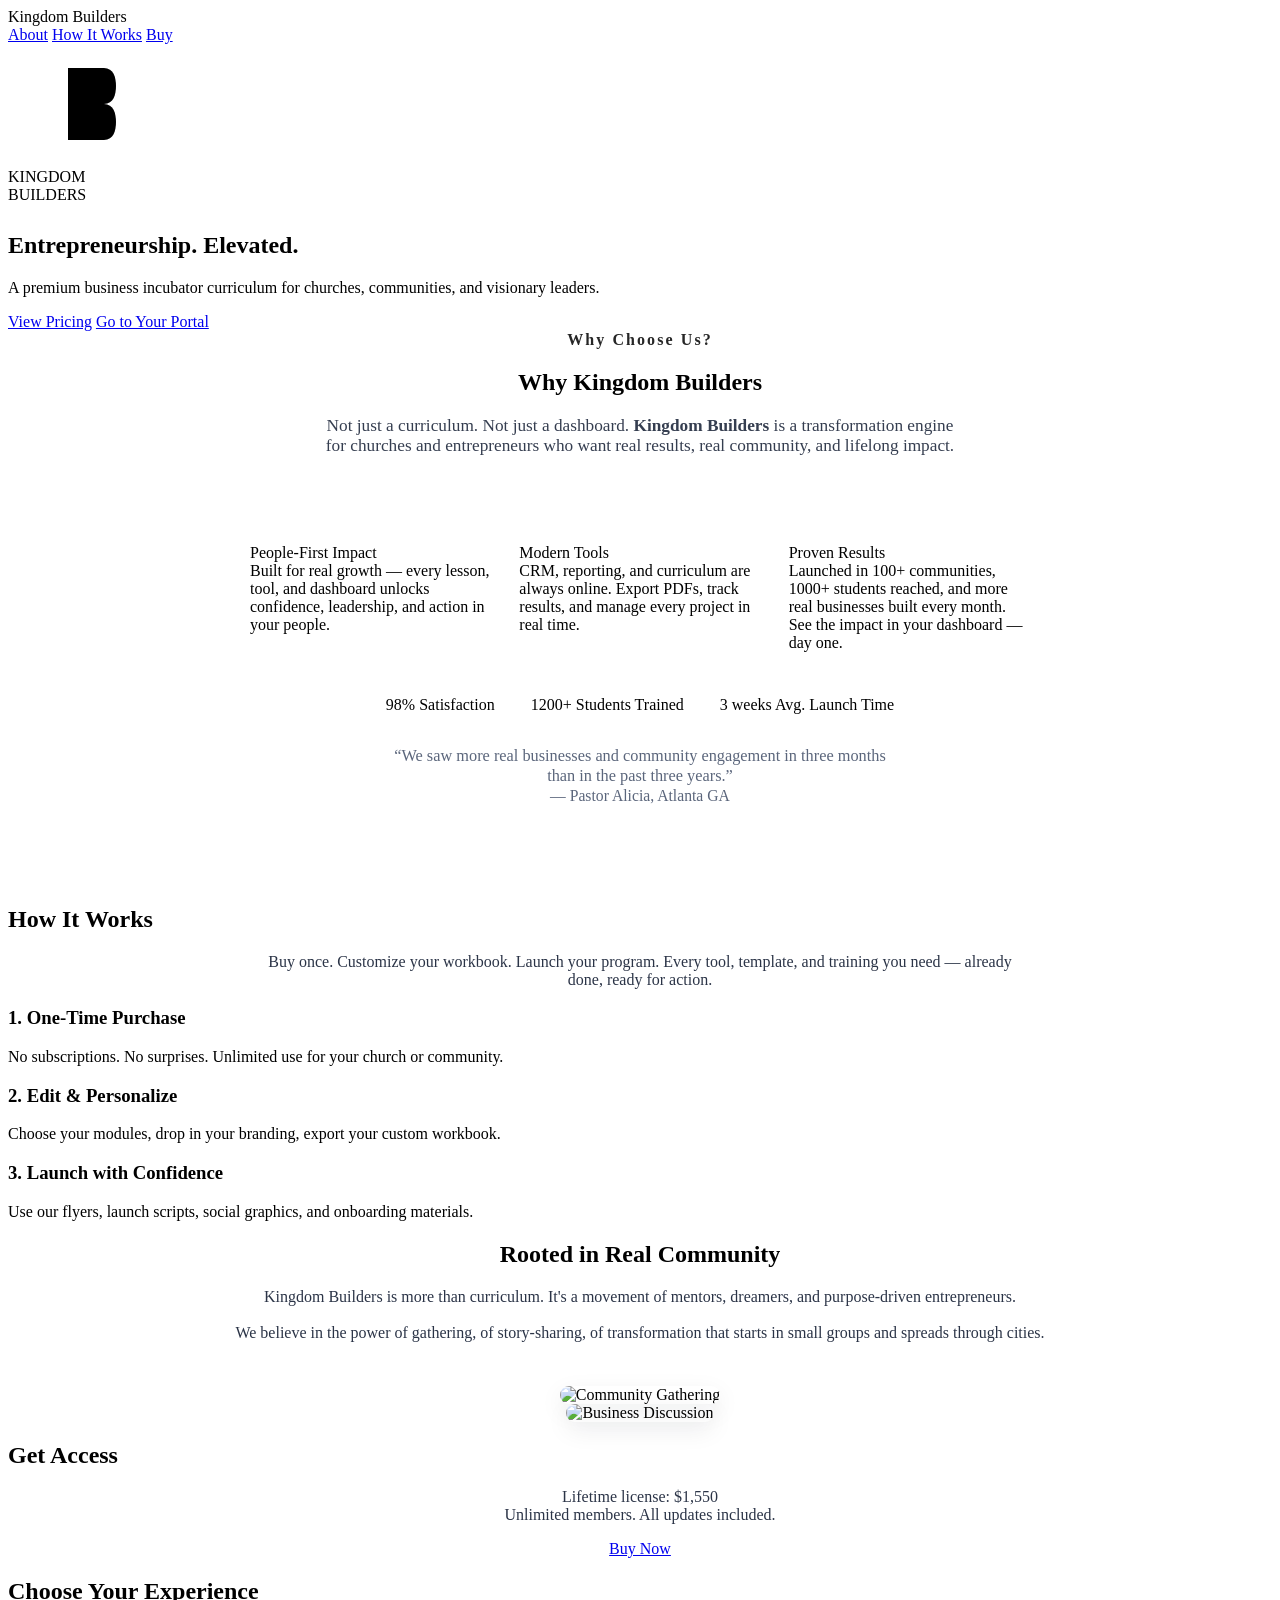
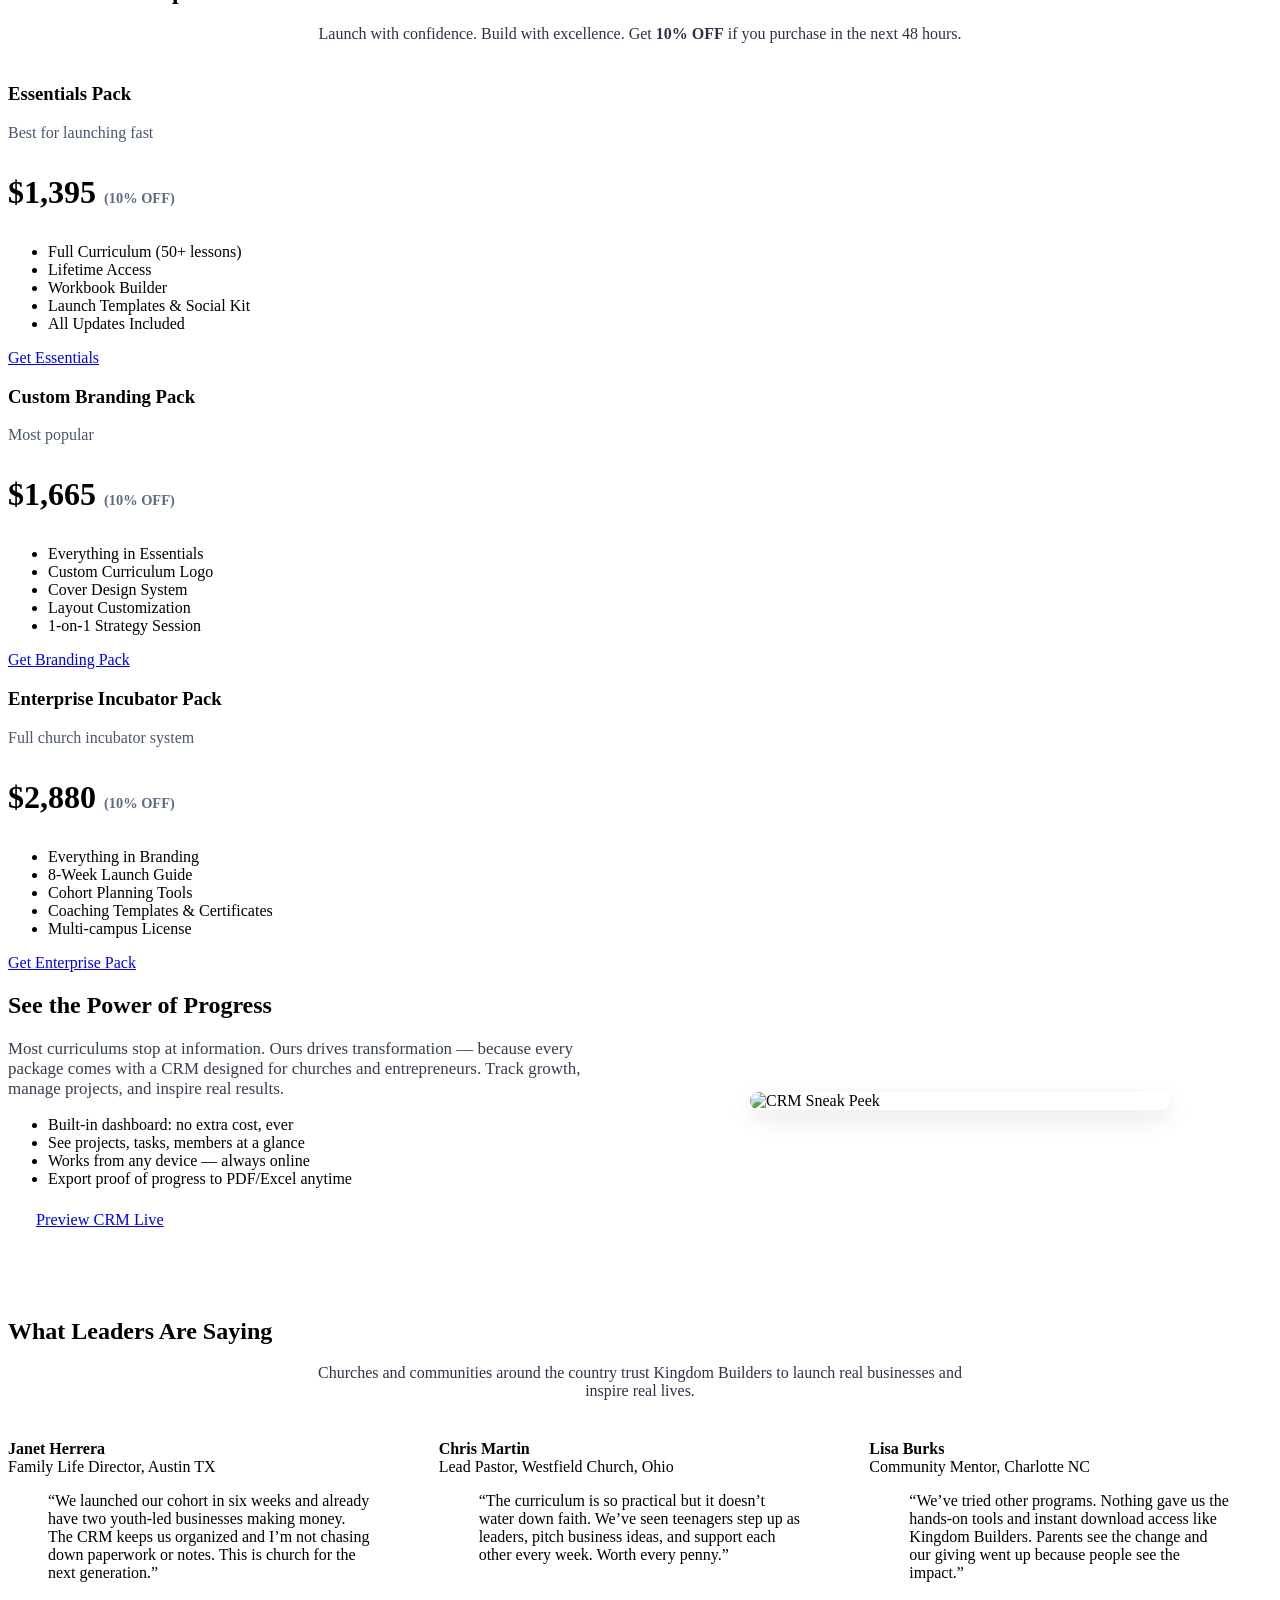
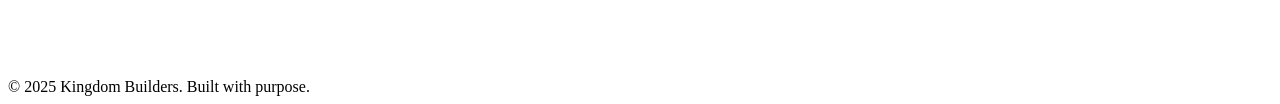
==== index.html @ 7d0738e4 "Update index.html" ====
<!DOCTYPE html>
<html lang="en">
<head>
  <meta charset="UTF-8" />
  <meta name="viewport" content="width=device-width, initial-scale=1.0" />
  <title>Kingdom Builders — Light Theme (White • Blue • Silver)</title>

  <!-- Fonts -->
  <link href="https://fonts.googleapis.com/css2?family=Inter:wght@400;600;700;800&display=swap" rel="stylesheet" />
  <!-- AOS Animation -->
  <link href="https://unpkg.com/aos@2.3.4/dist/aos.css" rel="stylesheet" />
  <script src="https://unpkg.com/aos@2.3.4/dist/aos.js"></script>


  <nav>
    <div class="logo">Kingdom Builders</div>
    <div>
      <a href="#about">About</a>
      <a href="#how">How It Works</a>
      <a href="#buy">Buy</a>
    </div>
  </nav>

  <!-- HERO -->
<section id="hero" class="hero-section">
  <div class="hero-bg"></div>
  <div class="hero-overlay"></div>
  <div class="hero-container">
      <!-- ANIMATED KB LOGO -->
      <div class="kb-logo-container" style="margin-bottom: 28px;">
        <svg class="kb-symbol" viewBox="0 0 100 100" style="width: 120px; height: 120px;">
          <path id="kbVert"   class="stroke-part" d="M20 20 L20 80" />
          <path id="kbDiag1"  class="stroke-part" d="M20 50 L50 20" />
          <path id="kbDiag2"  class="stroke-part" d="M20 50 L50 80" />
          <path id="kbLoop1"  class="stroke-part" d="M50 20 L80 20 C88 20 90 28 90 35 C90 42 88 50 80 50 L50 50" />
          <path id="kbLoop2"  class="stroke-part" d="M50 50 L80 50 C88 50 90 58 90 65 C90 72 88 80 80 80 L50 80" />
        </svg>
        <div class="company-name" style="margin-top: 0;">
          <div class="line" id="line1"></div>
          <div class="line" id="line2"></div>
        </div>
      </div>
      <!-- ANIMATED HERO TEXT -->
      <h1 class="hero-title">Entrepreneurship. Elevated.</h1>
      <p class="hero-subtitle">A premium business incubator curriculum for churches, communities, and visionary leaders.</p>
      <!-- BUTTONS -->
      <div class="hero-actions">
        <a href="#pricing" class="cta-button cta--primary">View Pricing</a>
        <a href="/portal-landing.html" class="cta-button cta--outline">Go to Your Portal</a>
      </div>
    </div>
  </section>

  <!-- WHY KB -->
  <section id="why-kingdom" class="section alt" style="padding-bottom:80px;">
    <div style="max-width:780px;margin:0 auto;">
      <div style="text-align:center;margin-bottom:22px;">
        <span style="color:var(--blue);font-size:1rem;letter-spacing:.13em;font-weight:800;opacity:.85;display:block;margin-bottom:10px;" data-aos="fade-down">Why Choose Us?</span>
        <h2 data-aos="fade-up">Why Kingdom Builders</h2>
        <p data-aos="fade-up" data-aos-delay="120" style="font-size:1.08rem;max-width:640px;margin:18px auto 28px;opacity:.95;color:#2b3447;">
          Not just a curriculum. Not just a dashboard. <strong>Kingdom Builders</strong> is a transformation engine for churches and entrepreneurs who want real results, real community, and lifelong impact.
        </p>
      </div>
      <div class="why-feature-grid" style="display:grid;grid-template-columns:repeat(auto-fit,minmax(210px,1fr));gap:28px;align-items:start;">
        <div class="why-feature-card" data-aos="fade-up">
          <svg width="44" height="44" fill="none" style="margin-bottom:12px;"><circle cx="22" cy="22" r="21" stroke="var(--blue)" stroke-width="2.5"/><path d="M15 24c-1.5-1.8-1.5-4.4 0-6.1C16.6 16.2 19 16.2 20.6 17.9l1.4 1.4 1.4-1.4c1.6-1.7 4-1.7 5.6 0 1.5 1.7 1.5 4.3 0 6.1l-7 7.1-7-7.1z" fill="var(--blue)" opacity=".7"/></svg>
          <div class="why-feature-title">People-First Impact</div>
          <div class="why-feature-desc">Built for real growth — every lesson, tool, and dashboard unlocks confidence, leadership, and action in your people.</div>
        </div>
        <div class="why-feature-card" data-aos="fade-up" data-aos-delay="120">
          <svg width="44" height="44" fill="none" style="margin-bottom:12px;"><circle cx="22" cy="22" r="21" stroke="var(--blue)" stroke-width="2.5"/><path d="M14 27a7 7 0 010-14c2.9 0 5.3 1.6 6.5 4.1A6 6 0 0136 24h-2.2" stroke="var(--blue)" stroke-width="2.2" stroke-linecap="round" stroke-linejoin="round"/><ellipse cx="24.5" cy="30" rx="5.5" ry="4" fill="var(--blue)" opacity=".12"/></svg>
          <div class="why-feature-title">Modern Tools</div>
          <div class="why-feature-desc">CRM, reporting, and curriculum are always online. Export PDFs, track results, and manage every project in real time.</div>
        </div>
        <div class="why-feature-card" data-aos="fade-up" data-aos-delay="180")>
          <svg width="44" height="44" fill="none" style="margin-bottom:12px;"><circle cx="22" cy="22" r="21" stroke="var(--blue)" stroke-width="2.5"/><path d="M22 11l3.1 7.4 7.9.7-6 5.6 1.8 7.8-6.8-4.4-6.7 4.4 1.8-7.8-6-5.6 7.8-.7L22 11z" fill="var(--blue)" opacity=".35"/><path d="M22 13.5l2.5 6.2 6.6.6-5.1 4.7 1.5 6.5-5.5-3.6-5.5 3.6 1.5-6.5-5.1-4.7 6.6-.6L22 13.5z" stroke="var(--blue)" stroke-width="1.2" fill="none"/></svg>
          <div class="why-feature-title">Proven Results</div>
          <div class="why-feature-desc">Launched in 100+ communities, 1000+ students reached, and more real businesses built every month. See the impact in your dashboard — day one.</div>
        </div>
      </div>
      <div class="why-metric-row" style="display:flex;justify-content:center;gap:36px;margin-top:44px;flex-wrap:wrap;">
        <div class="why-metric"><span>98%</span> Satisfaction</div>
        <div class="why-metric"><span>1200+</span> Students Trained</div>
        <div class="why-metric"><span>3 weeks</span> Avg. Launch Time</div>
      </div>
      <div style="text-align:center;max-width:520px;margin:32px auto 0;color:#4a566e;font-size:1.02rem;opacity:.9;">
        “We saw more real businesses and community engagement in three months than in the past three years.”<br>
        <span style="color:var(--blue);font-size:.98rem;">— Pastor Alicia, Atlanta GA</span>
      </div>
    </div>
  </section>

  <!-- How It Works -->
  <section id="how" data-aos="fade-up">
    <h2>How It Works</h2>
    <p style="text-align:center;color:#2b3447;max-width:760px;margin:0 auto 16px">
      Buy once. Customize your workbook. Launch your program. Every tool, template, and training you need — already done, ready for action.
    </p>
    <div class="grid">
      <div class="card" data-aos="fade-up">
        <h3>1. One-Time Purchase</h3>
        <p>No subscriptions. No surprises. Unlimited use for your church or community.</p>
      </div>
      <div class="card" data-aos="fade-up" data-aos-delay="100">
        <h3>2. Edit & Personalize</h3>
        <p>Choose your modules, drop in your branding, export your custom workbook.</p>
      </div>
      <div class="card" data-aos="fade-up" data-aos-delay="200">
        <h3>3. Launch with Confidence</h3>
        <p>Use our flyers, launch scripts, social graphics, and onboarding materials.</p>
      </div>
    </div>
  </section>

  <!-- Community imagery -->
  <section id="community" class="section" style="text-align:center;">
    <h2 data-aos="fade-up">Rooted in Real Community</h2>
    <p data-aos="fade-up" data-aos-delay="100" style="color:#2b3447;max-width:820px;margin:0 auto">
      Kingdom Builders is more than curriculum. It's a movement of mentors, dreamers, and purpose-driven entrepreneurs.
      <br /><br />
      We believe in the power of gathering, of story-sharing, of transformation that starts in small groups and spreads through cities.
    </p>

    <div class="grid" style="margin-top: 44px;">
      <div class="card" data-aos="fade-right" style="padding:0;border:none;background:none;box-shadow:none;">
        <img src="Screenshot-1.png" alt="Community Gathering" style="width:100%;border-radius:12px;object-fit:cover;box-shadow:0 8px 24px rgba(10,20,40,.08)" />
      </div>
      <div class="card" data-aos="fade-left" style="padding:0;border:none;background:none;box-shadow:none;">
        <img src="Screenshot-2.png" alt="Business Discussion" style="width:100%;border-radius:12px;object-fit:cover;box-shadow:0 8px 24px rgba(10,20,40,.08)" />
      </div>
    </div>
  </section>

  <!-- CTA (Panel) -->
  <section id="buy" class="section" data-aos="fade-up">
    <h2>Get Access</h2>
    <p style="text-align:center;color:#2b3447">Lifetime license: $1,550<br>Unlimited members. All updates included.</p>
    <div style="text-align:center;">
      <a href="/checkout.html" class="cta-button cta--primary" style="margin-top: 22px;">Buy Now</a>
    </div>
  </section>

  <!-- Pricing -->
  <section id="pricing" class="section alt">
    <h2 data-aos="fade-up">Choose Your Experience</h2>
    <p data-aos="fade-up" data-aos-delay="100" style="text-align:center;color:#2b3447">Launch with confidence. Build with excellence. Get <strong style="color:var(--ink);">10% OFF</strong> if you purchase in the next 48 hours.</p>

    <div class="grid" style="margin-top: 40px;">
      <div class="card" data-aos="fade-up">
        <h3>Essentials Pack</h3>
        <p style="color:#4a566e">Best for launching fast</p>
        <p style="font-size:2rem;font-weight:800;color:var(--ink)">$1,395 <span style="font-size:.9rem;color:#5f6b83">(10% OFF)</span></p>
        <ul class="pricing-list">
          <li>Full Curriculum (50+ lessons)</li>
          <li>Lifetime Access</li>
          <li>Workbook Builder</li>
          <li>Launch Templates & Social Kit</li>
          <li>All Updates Included</li>
        </ul>
        <a href="/checkout.html" class="cta-button cta--primary pricing-btn">Get Essentials</a>
      </div>

      <div class="card" data-aos="fade-up" data-aos-delay="100" style="border:2px solid var(--blue)">
        <h3>Custom Branding Pack</h3>
        <p style="color:#4a566e">Most popular</p>
        <p style="font-size:2rem;font-weight:800;color:var(--ink)">$1,665 <span style="font-size:.9rem;color:#5f6b83">(10% OFF)</span></p>
        <ul class="pricing-list">
          <li>Everything in Essentials</li>
          <li>Custom Curriculum Logo</li>
          <li>Cover Design System</li>
          <li>Layout Customization</li>
          <li>1-on-1 Strategy Session</li>
        </ul>
        <a href="/checkout.html?pack=branding" class="cta-button cta--primary pricing-btn">Get Branding Pack</a>
      </div>

      <div class="card" data-aos="fade-up" data-aos-delay="200">
        <h3>Enterprise Incubator Pack</h3>
        <p style="color:#4a566e">Full church incubator system</p>
        <p style="font-size:2rem;font-weight:800;color:var(--ink)">$2,880 <span style="font-size:.9rem;color:#5f6b83">(10% OFF)</span></p>
        <ul class="pricing-list">
          <li>Everything in Branding</li>
          <li>8-Week Launch Guide</li>
          <li>Cohort Planning Tools</li>
          <li>Coaching Templates & Certificates</li>
          <li>Multi-campus License</li>
        </ul>
        <a href="/checkout.html?pack=enterprise" class="cta-button cta--primary pricing-btn">Get Enterprise Pack</a>
      </div>
    </div>
  </section>

  <!-- CRM Preview -->
  <section id="crm-sneakpeek" class="section alt" style="display:flex;flex-wrap:wrap;align-items:center;gap:36px;justify-content:center;padding-bottom:68px;">
    <div style="flex:1 1 390px;min-width:310px;">
      <h2 data-aos="fade-right">See the Power of Progress</h2>
      <p data-aos="fade-right" data-aos-delay="60" style="font-size:1.06rem;opacity:.95;color:#2b3447">
        Most curriculums stop at information. Ours drives transformation — because every package comes with a CRM designed for churches and entrepreneurs. Track growth, manage projects, and inspire real results.
      </p>
      <ul class="crm-features-list" data-aos="fade-right" data-aos-delay="120" style="margin-bottom:22px;">
        <li>Built-in dashboard: no extra cost, ever</li>
        <li>See projects, tasks, members at a glance</li>
        <li>Works from any device — always online</li>
        <li>Export proof of progress to PDF/Excel anytime</li>
      </ul>
      <a href="crm-preview.html" class="cta-button cta--primary" style="font-size:1.02rem;padding:12px 28px">Preview CRM Live</a>
    </div>
    <div style="flex:1 1 410px;min-width:310px;display:flex;justify-content:center;align-items:center;">
      <img src="crm-dashboard-sneakpeek.png" alt="CRM Sneak Peek" style="width:96%;max-width:420px;border-radius:18px;box-shadow:0 8px 24px rgba(10,20,40,.1)" data-aos="fade-left" data-aos-delay="120">
    </div>
  </section>

  <!-- Testimonials -->
  <section id="testimonials" class="section light" style="padding-bottom:80px;">
    <h2 data-aos="fade-up">What Leaders Are Saying</h2>
    <p data-aos="fade-up" data-aos-delay="100" style="max-width:670px;margin:0 auto 40px;color:#2b3447;text-align:center">
      Churches and communities around the country trust Kingdom Builders to launch real businesses and inspire real lives.
    </p>
    <div class="review-grid" style="display:grid;grid-template-columns:repeat(auto-fit,minmax(320px,1fr));gap:28px;">
      <div class="review-card" data-aos="fade-right">
        <div class="reviewer-nophoto"><strong>Janet Herrera</strong><br><span class="review-loc">Family Life Director, Austin TX</span></div>
        <blockquote>“We launched our cohort in six weeks and already have two youth-led businesses making money. The CRM keeps us organized and I’m not chasing down paperwork or notes. This is church for the next generation.”</blockquote>
      </div>
      <div class="review-card" data-aos="fade-up" data-aos-delay="120">
        <div class="reviewer-nophoto"><strong>Chris Martin</strong><br><span class="review-loc">Lead Pastor, Westfield Church, Ohio</span></div>
        <blockquote>“The curriculum is so practical but it doesn’t water down faith. We’ve seen teenagers step up as leaders, pitch business ideas, and support each other every week. Worth every penny.”</blockquote>
      </div>
      <div class="review-card" data-aos="fade-left" data-aos-delay="160">
        <div class="reviewer-nophoto"><strong>Lisa Burks</strong><br><span class="review-loc">Community Mentor, Charlotte NC</span></div>
        <blockquote>“We’ve tried other programs. Nothing gave us the hands-on tools and instant download access like Kingdom Builders. Parents see the change and our giving went up because people see the impact.”</blockquote>
      </div>
    </div>
  </section>

  <footer>
    &copy; 2025 Kingdom Builders. Built with purpose.
  </footer>

  <script>
    AOS.init({ duration:800, once:true, easing:'ease-out' });
  </script>

  <script>
    // KB Logo Animation — stroke dash setup per path lengths
    const segments=[{id:'kbVert',delay:0.00},{id:'kbDiag1',delay:0.28},{id:'kbDiag2',delay:0.28},{id:'kbLoop1',delay:0.68},{id:'kbLoop2',delay:0.99}];
    segments.forEach(seg=>{const el=document.getElementById(seg.id);if(el){const len=el.getTotalLength();el.style.strokeDasharray=len;el.style.strokeDashoffset=len;el.style.animationDelay=seg.delay+'s';}});

    // Wordmark draw-in
    function populateLine(lineId,text,startDelay){const line=document.getElementById(lineId);text.split('').forEach((char,idx)=>{const span=document.createElement('span');span.textContent=char;span.style.animationDelay=(startDelay+idx*0.09)+'s';line.appendChild(span);});}
    const textStart=1.35;populateLine('line1','KINGDOM',textStart);populateLine('line2','BUILDERS',textStart+0.08*'KINGDOM'.length+0.16);

    // Hero staged entrance
    window.addEventListener('load',()=>{
      setTimeout(()=>{document.querySelector('.hero-title').style.opacity=1;},2100);
      setTimeout(()=>{document.querySelector('.hero-subtitle').style.opacity=1;},2350);
      setTimeout(()=>{document.querySelector('.hero-actions').style.opacity=1;},2600);
    });
  </script>
</body>
</html>
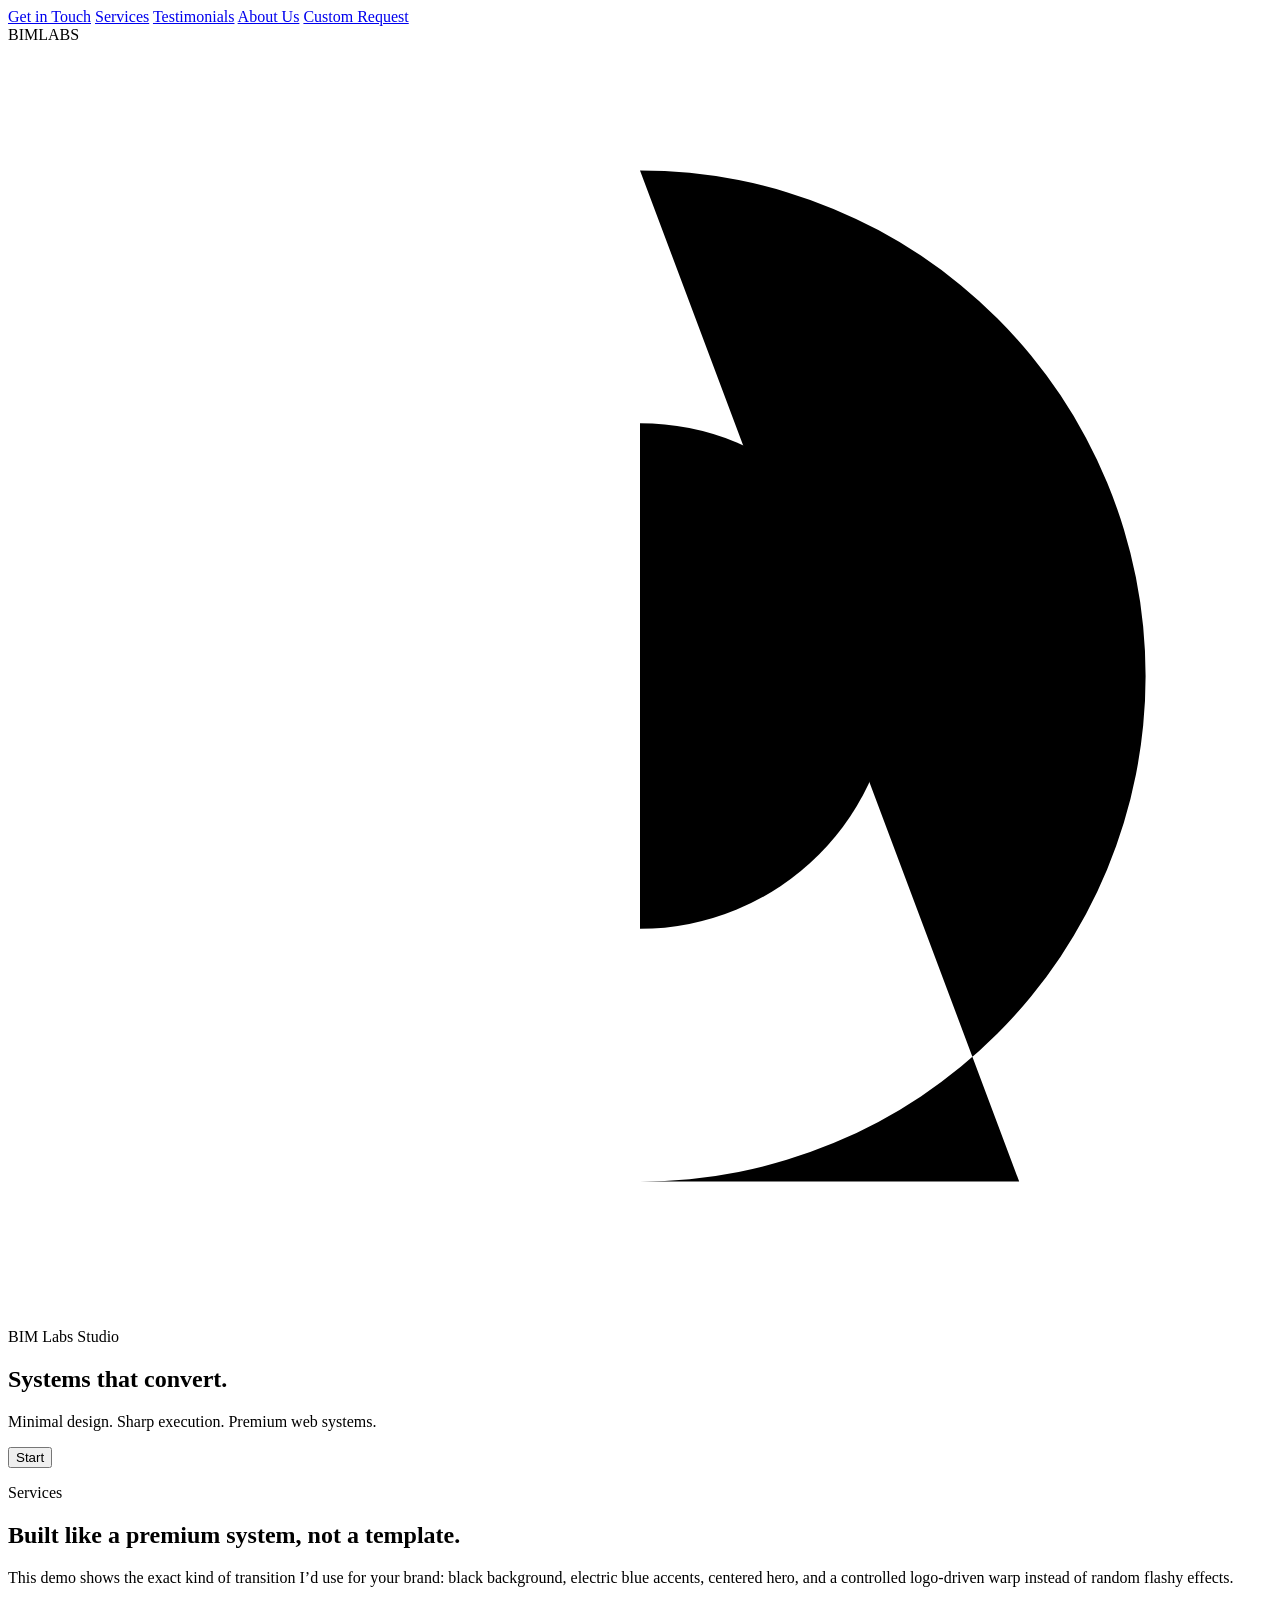
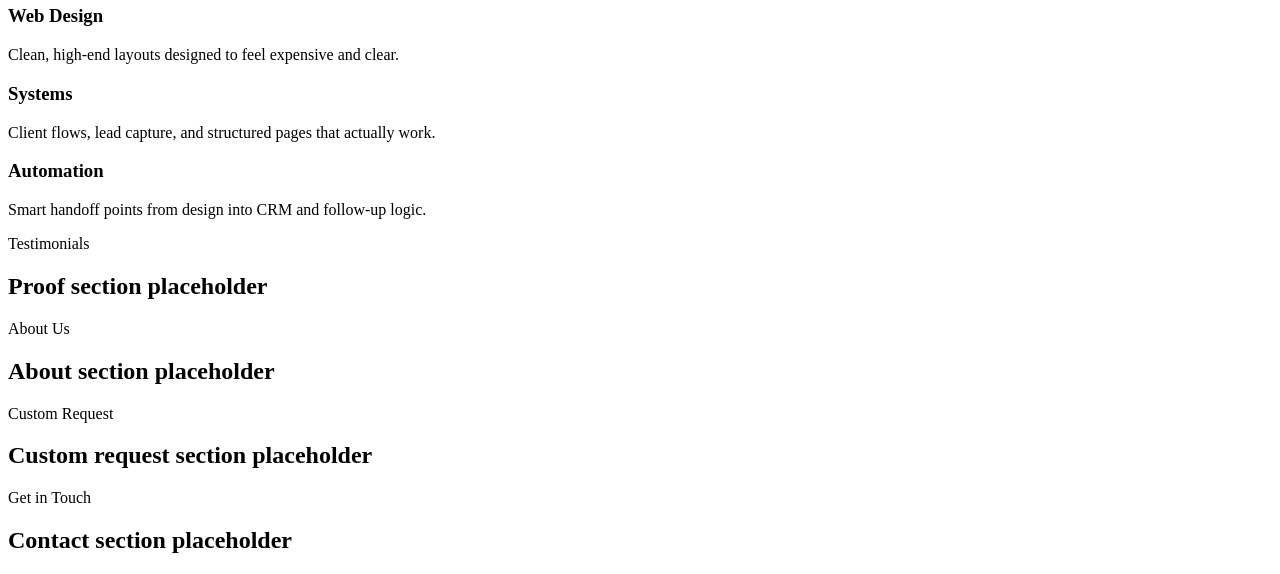
==== commit 251c7ae5: "Rename index (4).html to index.html" ====
--- a/index.html
+++ b/index.html
@@ -3,258 +3,115 @@
 <head>
   <meta charset="UTF-8" />
   <meta name="viewport" content="width=device-width, initial-scale=1.0" />
-  <title>Kingdom Builders — Light Theme (White • Blue • Silver)</title>
-
-  <!-- Fonts -->
-  <link href="https://fonts.googleapis.com/css2?family=Inter:wght@400;600;700;800&display=swap" rel="stylesheet" />
-  <!-- AOS Animation -->
-  <link href="https://unpkg.com/aos@2.3.4/dist/aos.css" rel="stylesheet" />
-  <script src="https://unpkg.com/aos@2.3.4/dist/aos.js"></script>
-
-
-  <nav>
-    <div class="logo">Kingdom Builders</div>
-    <div>
-      <a href="#about">About</a>
-      <a href="#how">How It Works</a>
-      <a href="#buy">Buy</a>
+  <title>BIM Labs Studio — Hero Transition Demo</title>
+  <link rel="stylesheet" href="styles.css" />
+</head>
+<body>
+  <nav class="topbar">
+    <div class="topbar__inner">
+      <a href="#contact" class="topbar__link">Get in Touch</a>
+      <a href="#services" class="topbar__link">Services</a>
+      <a href="#testimonials" class="topbar__link">Testimonials</a>
+      <a href="#about" class="topbar__link">About Us</a>
+      <a href="#custom-request" class="topbar__link topbar__link--cta">Custom Request</a>
     </div>
   </nav>
 
-  <!-- HERO -->
-<section id="hero" class="hero-section">
-  <div class="hero-bg"></div>
-  <div class="hero-overlay"></div>
-  <div class="hero-container">
-      <!-- ANIMATED KB LOGO -->
-      <div class="kb-logo-container" style="margin-bottom: 28px;">
-        <svg class="kb-symbol" viewBox="0 0 100 100" style="width: 120px; height: 120px;">
-          <path id="kbVert"   class="stroke-part" d="M20 20 L20 80" />
-          <path id="kbDiag1"  class="stroke-part" d="M20 50 L50 20" />
-          <path id="kbDiag2"  class="stroke-part" d="M20 50 L50 80" />
-          <path id="kbLoop1"  class="stroke-part" d="M50 20 L80 20 C88 20 90 28 90 35 C90 42 88 50 80 50 L50 50" />
-          <path id="kbLoop2"  class="stroke-part" d="M50 50 L80 50 C88 50 90 58 90 65 C90 72 88 80 80 80 L50 80" />
-        </svg>
-        <div class="company-name" style="margin-top: 0;">
-          <div class="line" id="line1"></div>
-          <div class="line" id="line2"></div>
+  <main>
+    <section class="hero" id="home">
+      <div class="hero__bg">
+        <div class="hero__grain"></div>
+        <div class="hero__glow hero__glow--one"></div>
+        <div class="hero__glow hero__glow--two"></div>
+        <div class="hero__grid"></div>
+      </div>
+
+      <div class="hero__content" id="heroContent">
+        <div class="logo-wrap" id="logoWrap" aria-label="BIM Labs Studio animated logo">
+          <div class="letters">
+            <span>B</span><span>I</span><span>M</span><span>L</span><span>A</span><span>B</span><span>S</span>
+          </div>
+
+          <svg class="symbol" viewBox="0 0 100 100" role="img" aria-label="BIM Labs icon">
+            <path class="outline" d="M50 10 A40 40 0 1 1 50 90 L80 90"></path>
+            <path class="fill-shape" d="M50 30 A20 20 0 1 1 50 70 Z"></path>
+          </svg>
+        </div>
+
+        <p class="hero__kicker">BIM Labs Studio</p>
+        <h1 class="hero__title">Systems that convert.</h1>
+        <p class="hero__sub">Minimal design. Sharp execution. Premium web systems.</p>
+
+        <button id="startBtn" class="hero__button" type="button">
+          <span>Start</span>
+        </button>
+      </div>
+
+      <div class="transition-layer" id="transitionLayer" aria-hidden="true">
+        <div class="transition-ring transition-ring--one"></div>
+        <div class="transition-ring transition-ring--two"></div>
+        <div class="transition-flash"></div>
+      </div>
+    </section>
+
+    <section class="next-section" id="services">
+      <div class="next-section__inner">
+        <p class="section-label">Services</p>
+        <h2>Built like a premium system, not a template.</h2>
+        <p class="section-copy">
+          This demo shows the exact kind of transition I’d use for your brand:
+          black background, electric blue accents, centered hero, and a controlled
+          logo-driven warp instead of random flashy effects.
+        </p>
+
+        <div class="cards">
+          <article class="card">
+            <h3>Web Design</h3>
+            <p>Clean, high-end layouts designed to feel expensive and clear.</p>
+          </article>
+
+          <article class="card">
+            <h3>Systems</h3>
+            <p>Client flows, lead capture, and structured pages that actually work.</p>
+          </article>
+
+          <article class="card">
+            <h3>Automation</h3>
+            <p>Smart handoff points from design into CRM and follow-up logic.</p>
+          </article>
         </div>
       </div>
-      <!-- ANIMATED HERO TEXT -->
-      <h1 class="hero-title">Entrepreneurship. Elevated.</h1>
-      <p class="hero-subtitle">A premium business incubator curriculum for churches, communities, and visionary leaders.</p>
-      <!-- BUTTONS -->
-      <div class="hero-actions">
-        <a href="#pricing" class="cta-button cta--primary">View Pricing</a>
-        <a href="/portal-landing.html" class="cta-button cta--outline">Go to Your Portal</a>
+    </section>
+
+    <section class="placeholder-section" id="testimonials">
+      <div class="placeholder-section__inner">
+        <p class="section-label">Testimonials</p>
+        <h2>Proof section placeholder</h2>
       </div>
-    </div>
-  </section>
+    </section>
 
-  <!-- WHY KB -->
-  <section id="why-kingdom" class="section alt" style="padding-bottom:80px;">
-    <div style="max-width:780px;margin:0 auto;">
-      <div style="text-align:center;margin-bottom:22px;">
-        <span style="color:var(--blue);font-size:1rem;letter-spacing:.13em;font-weight:800;opacity:.85;display:block;margin-bottom:10px;" data-aos="fade-down">Why Choose Us?</span>
-        <h2 data-aos="fade-up">Why Kingdom Builders</h2>
-        <p data-aos="fade-up" data-aos-delay="120" style="font-size:1.08rem;max-width:640px;margin:18px auto 28px;opacity:.95;color:#2b3447;">
-          Not just a curriculum. Not just a dashboard. <strong>Kingdom Builders</strong> is a transformation engine for churches and entrepreneurs who want real results, real community, and lifelong impact.
-        </p>
+    <section class="placeholder-section" id="about">
+      <div class="placeholder-section__inner">
+        <p class="section-label">About Us</p>
+        <h2>About section placeholder</h2>
       </div>
-      <div class="why-feature-grid" style="display:grid;grid-template-columns:repeat(auto-fit,minmax(210px,1fr));gap:28px;align-items:start;">
-        <div class="why-feature-card" data-aos="fade-up">
-          <svg width="44" height="44" fill="none" style="margin-bottom:12px;"><circle cx="22" cy="22" r="21" stroke="var(--blue)" stroke-width="2.5"/><path d="M15 24c-1.5-1.8-1.5-4.4 0-6.1C16.6 16.2 19 16.2 20.6 17.9l1.4 1.4 1.4-1.4c1.6-1.7 4-1.7 5.6 0 1.5 1.7 1.5 4.3 0 6.1l-7 7.1-7-7.1z" fill="var(--blue)" opacity=".7"/></svg>
-          <div class="why-feature-title">People-First Impact</div>
-          <div class="why-feature-desc">Built for real growth — every lesson, tool, and dashboard unlocks confidence, leadership, and action in your people.</div>
-        </div>
-        <div class="why-feature-card" data-aos="fade-up" data-aos-delay="120">
-          <svg width="44" height="44" fill="none" style="margin-bottom:12px;"><circle cx="22" cy="22" r="21" stroke="var(--blue)" stroke-width="2.5"/><path d="M14 27a7 7 0 010-14c2.9 0 5.3 1.6 6.5 4.1A6 6 0 0136 24h-2.2" stroke="var(--blue)" stroke-width="2.2" stroke-linecap="round" stroke-linejoin="round"/><ellipse cx="24.5" cy="30" rx="5.5" ry="4" fill="var(--blue)" opacity=".12"/></svg>
-          <div class="why-feature-title">Modern Tools</div>
-          <div class="why-feature-desc">CRM, reporting, and curriculum are always online. Export PDFs, track results, and manage every project in real time.</div>
-        </div>
-        <div class="why-feature-card" data-aos="fade-up" data-aos-delay="180")>
-          <svg width="44" height="44" fill="none" style="margin-bottom:12px;"><circle cx="22" cy="22" r="21" stroke="var(--blue)" stroke-width="2.5"/><path d="M22 11l3.1 7.4 7.9.7-6 5.6 1.8 7.8-6.8-4.4-6.7 4.4 1.8-7.8-6-5.6 7.8-.7L22 11z" fill="var(--blue)" opacity=".35"/><path d="M22 13.5l2.5 6.2 6.6.6-5.1 4.7 1.5 6.5-5.5-3.6-5.5 3.6 1.5-6.5-5.1-4.7 6.6-.6L22 13.5z" stroke="var(--blue)" stroke-width="1.2" fill="none"/></svg>
-          <div class="why-feature-title">Proven Results</div>
-          <div class="why-feature-desc">Launched in 100+ communities, 1000+ students reached, and more real businesses built every month. See the impact in your dashboard — day one.</div>
-        </div>
+    </section>
+
+    <section class="placeholder-section" id="custom-request">
+      <div class="placeholder-section__inner">
+        <p class="section-label">Custom Request</p>
+        <h2>Custom request section placeholder</h2>
       </div>
-      <div class="why-metric-row" style="display:flex;justify-content:center;gap:36px;margin-top:44px;flex-wrap:wrap;">
-        <div class="why-metric"><span>98%</span> Satisfaction</div>
-        <div class="why-metric"><span>1200+</span> Students Trained</div>
-        <div class="why-metric"><span>3 weeks</span> Avg. Launch Time</div>
+    </section>
+
+    <section class="placeholder-section" id="contact">
+      <div class="placeholder-section__inner">
+        <p class="section-label">Get in Touch</p>
+        <h2>Contact section placeholder</h2>
       </div>
-      <div style="text-align:center;max-width:520px;margin:32px auto 0;color:#4a566e;font-size:1.02rem;opacity:.9;">
-        “We saw more real businesses and community engagement in three months than in the past three years.”<br>
-        <span style="color:var(--blue);font-size:.98rem;">— Pastor Alicia, Atlanta GA</span>
-      </div>
-    </div>
-  </section>
+    </section>
+  </main>
 
-  <!-- How It Works -->
-  <section id="how" data-aos="fade-up">
-    <h2>How It Works</h2>
-    <p style="text-align:center;color:#2b3447;max-width:760px;margin:0 auto 16px">
-      Buy once. Customize your workbook. Launch your program. Every tool, template, and training you need — already done, ready for action.
-    </p>
-    <div class="grid">
-      <div class="card" data-aos="fade-up">
-        <h3>1. One-Time Purchase</h3>
-        <p>No subscriptions. No surprises. Unlimited use for your church or community.</p>
-      </div>
-      <div class="card" data-aos="fade-up" data-aos-delay="100">
-        <h3>2. Edit & Personalize</h3>
-        <p>Choose your modules, drop in your branding, export your custom workbook.</p>
-      </div>
-      <div class="card" data-aos="fade-up" data-aos-delay="200">
-        <h3>3. Launch with Confidence</h3>
-        <p>Use our flyers, launch scripts, social graphics, and onboarding materials.</p>
-      </div>
-    </div>
-  </section>
-
-  <!-- Community imagery -->
-  <section id="community" class="section" style="text-align:center;">
-    <h2 data-aos="fade-up">Rooted in Real Community</h2>
-    <p data-aos="fade-up" data-aos-delay="100" style="color:#2b3447;max-width:820px;margin:0 auto">
-      Kingdom Builders is more than curriculum. It's a movement of mentors, dreamers, and purpose-driven entrepreneurs.
-      <br /><br />
-      We believe in the power of gathering, of story-sharing, of transformation that starts in small groups and spreads through cities.
-    </p>
-
-    <div class="grid" style="margin-top: 44px;">
-      <div class="card" data-aos="fade-right" style="padding:0;border:none;background:none;box-shadow:none;">
-        <img src="Screenshot-1.png" alt="Community Gathering" style="width:100%;border-radius:12px;object-fit:cover;box-shadow:0 8px 24px rgba(10,20,40,.08)" />
-      </div>
-      <div class="card" data-aos="fade-left" style="padding:0;border:none;background:none;box-shadow:none;">
-        <img src="Screenshot-2.png" alt="Business Discussion" style="width:100%;border-radius:12px;object-fit:cover;box-shadow:0 8px 24px rgba(10,20,40,.08)" />
-      </div>
-    </div>
-  </section>
-
-  <!-- CTA (Panel) -->
-  <section id="buy" class="section" data-aos="fade-up">
-    <h2>Get Access</h2>
-    <p style="text-align:center;color:#2b3447">Lifetime license: $1,550<br>Unlimited members. All updates included.</p>
-    <div style="text-align:center;">
-      <a href="/checkout.html" class="cta-button cta--primary" style="margin-top: 22px;">Buy Now</a>
-    </div>
-  </section>
-
-  <!-- Pricing -->
-  <section id="pricing" class="section alt">
-    <h2 data-aos="fade-up">Choose Your Experience</h2>
-    <p data-aos="fade-up" data-aos-delay="100" style="text-align:center;color:#2b3447">Launch with confidence. Build with excellence. Get <strong style="color:var(--ink);">10% OFF</strong> if you purchase in the next 48 hours.</p>
-
-    <div class="grid" style="margin-top: 40px;">
-      <div class="card" data-aos="fade-up">
-        <h3>Essentials Pack</h3>
-        <p style="color:#4a566e">Best for launching fast</p>
-        <p style="font-size:2rem;font-weight:800;color:var(--ink)">$1,395 <span style="font-size:.9rem;color:#5f6b83">(10% OFF)</span></p>
-        <ul class="pricing-list">
-          <li>Full Curriculum (50+ lessons)</li>
-          <li>Lifetime Access</li>
-          <li>Workbook Builder</li>
-          <li>Launch Templates & Social Kit</li>
-          <li>All Updates Included</li>
-        </ul>
-        <a href="/checkout.html" class="cta-button cta--primary pricing-btn">Get Essentials</a>
-      </div>
-
-      <div class="card" data-aos="fade-up" data-aos-delay="100" style="border:2px solid var(--blue)">
-        <h3>Custom Branding Pack</h3>
-        <p style="color:#4a566e">Most popular</p>
-        <p style="font-size:2rem;font-weight:800;color:var(--ink)">$1,665 <span style="font-size:.9rem;color:#5f6b83">(10% OFF)</span></p>
-        <ul class="pricing-list">
-          <li>Everything in Essentials</li>
-          <li>Custom Curriculum Logo</li>
-          <li>Cover Design System</li>
-          <li>Layout Customization</li>
-          <li>1-on-1 Strategy Session</li>
-        </ul>
-        <a href="/checkout.html?pack=branding" class="cta-button cta--primary pricing-btn">Get Branding Pack</a>
-      </div>
-
-      <div class="card" data-aos="fade-up" data-aos-delay="200">
-        <h3>Enterprise Incubator Pack</h3>
-        <p style="color:#4a566e">Full church incubator system</p>
-        <p style="font-size:2rem;font-weight:800;color:var(--ink)">$2,880 <span style="font-size:.9rem;color:#5f6b83">(10% OFF)</span></p>
-        <ul class="pricing-list">
-          <li>Everything in Branding</li>
-          <li>8-Week Launch Guide</li>
-          <li>Cohort Planning Tools</li>
-          <li>Coaching Templates & Certificates</li>
-          <li>Multi-campus License</li>
-        </ul>
-        <a href="/checkout.html?pack=enterprise" class="cta-button cta--primary pricing-btn">Get Enterprise Pack</a>
-      </div>
-    </div>
-  </section>
-
-  <!-- CRM Preview -->
-  <section id="crm-sneakpeek" class="section alt" style="display:flex;flex-wrap:wrap;align-items:center;gap:36px;justify-content:center;padding-bottom:68px;">
-    <div style="flex:1 1 390px;min-width:310px;">
-      <h2 data-aos="fade-right">See the Power of Progress</h2>
-      <p data-aos="fade-right" data-aos-delay="60" style="font-size:1.06rem;opacity:.95;color:#2b3447">
-        Most curriculums stop at information. Ours drives transformation — because every package comes with a CRM designed for churches and entrepreneurs. Track growth, manage projects, and inspire real results.
-      </p>
-      <ul class="crm-features-list" data-aos="fade-right" data-aos-delay="120" style="margin-bottom:22px;">
-        <li>Built-in dashboard: no extra cost, ever</li>
-        <li>See projects, tasks, members at a glance</li>
-        <li>Works from any device — always online</li>
-        <li>Export proof of progress to PDF/Excel anytime</li>
-      </ul>
-      <a href="crm-preview.html" class="cta-button cta--primary" style="font-size:1.02rem;padding:12px 28px">Preview CRM Live</a>
-    </div>
-    <div style="flex:1 1 410px;min-width:310px;display:flex;justify-content:center;align-items:center;">
-      <img src="crm-dashboard-sneakpeek.png" alt="CRM Sneak Peek" style="width:96%;max-width:420px;border-radius:18px;box-shadow:0 8px 24px rgba(10,20,40,.1)" data-aos="fade-left" data-aos-delay="120">
-    </div>
-  </section>
-
-  <!-- Testimonials -->
-  <section id="testimonials" class="section light" style="padding-bottom:80px;">
-    <h2 data-aos="fade-up">What Leaders Are Saying</h2>
-    <p data-aos="fade-up" data-aos-delay="100" style="max-width:670px;margin:0 auto 40px;color:#2b3447;text-align:center">
-      Churches and communities around the country trust Kingdom Builders to launch real businesses and inspire real lives.
-    </p>
-    <div class="review-grid" style="display:grid;grid-template-columns:repeat(auto-fit,minmax(320px,1fr));gap:28px;">
-      <div class="review-card" data-aos="fade-right">
-        <div class="reviewer-nophoto"><strong>Janet Herrera</strong><br><span class="review-loc">Family Life Director, Austin TX</span></div>
-        <blockquote>“We launched our cohort in six weeks and already have two youth-led businesses making money. The CRM keeps us organized and I’m not chasing down paperwork or notes. This is church for the next generation.”</blockquote>
-      </div>
-      <div class="review-card" data-aos="fade-up" data-aos-delay="120">
-        <div class="reviewer-nophoto"><strong>Chris Martin</strong><br><span class="review-loc">Lead Pastor, Westfield Church, Ohio</span></div>
-        <blockquote>“The curriculum is so practical but it doesn’t water down faith. We’ve seen teenagers step up as leaders, pitch business ideas, and support each other every week. Worth every penny.”</blockquote>
-      </div>
-      <div class="review-card" data-aos="fade-left" data-aos-delay="160">
-        <div class="reviewer-nophoto"><strong>Lisa Burks</strong><br><span class="review-loc">Community Mentor, Charlotte NC</span></div>
-        <blockquote>“We’ve tried other programs. Nothing gave us the hands-on tools and instant download access like Kingdom Builders. Parents see the change and our giving went up because people see the impact.”</blockquote>
-      </div>
-    </div>
-  </section>
-
-  <footer>
-    &copy; 2025 Kingdom Builders. Built with purpose.
-  </footer>
-
-  <script>
-    AOS.init({ duration:800, once:true, easing:'ease-out' });
-  </script>
-
-  <script>
-    // KB Logo Animation — stroke dash setup per path lengths
-    const segments=[{id:'kbVert',delay:0.00},{id:'kbDiag1',delay:0.28},{id:'kbDiag2',delay:0.28},{id:'kbLoop1',delay:0.68},{id:'kbLoop2',delay:0.99}];
-    segments.forEach(seg=>{const el=document.getElementById(seg.id);if(el){const len=el.getTotalLength();el.style.strokeDasharray=len;el.style.strokeDashoffset=len;el.style.animationDelay=seg.delay+'s';}});
-
-    // Wordmark draw-in
-    function populateLine(lineId,text,startDelay){const line=document.getElementById(lineId);text.split('').forEach((char,idx)=>{const span=document.createElement('span');span.textContent=char;span.style.animationDelay=(startDelay+idx*0.09)+'s';line.appendChild(span);});}
-    const textStart=1.35;populateLine('line1','KINGDOM',textStart);populateLine('line2','BUILDERS',textStart+0.08*'KINGDOM'.length+0.16);
-
-    // Hero staged entrance
-    window.addEventListener('load',()=>{
-      setTimeout(()=>{document.querySelector('.hero-title').style.opacity=1;},2100);
-      setTimeout(()=>{document.querySelector('.hero-subtitle').style.opacity=1;},2350);
-      setTimeout(()=>{document.querySelector('.hero-actions').style.opacity=1;},2600);
-    });
-  </script>
+  <script src="app.js"></script>
 </body>
 </html>
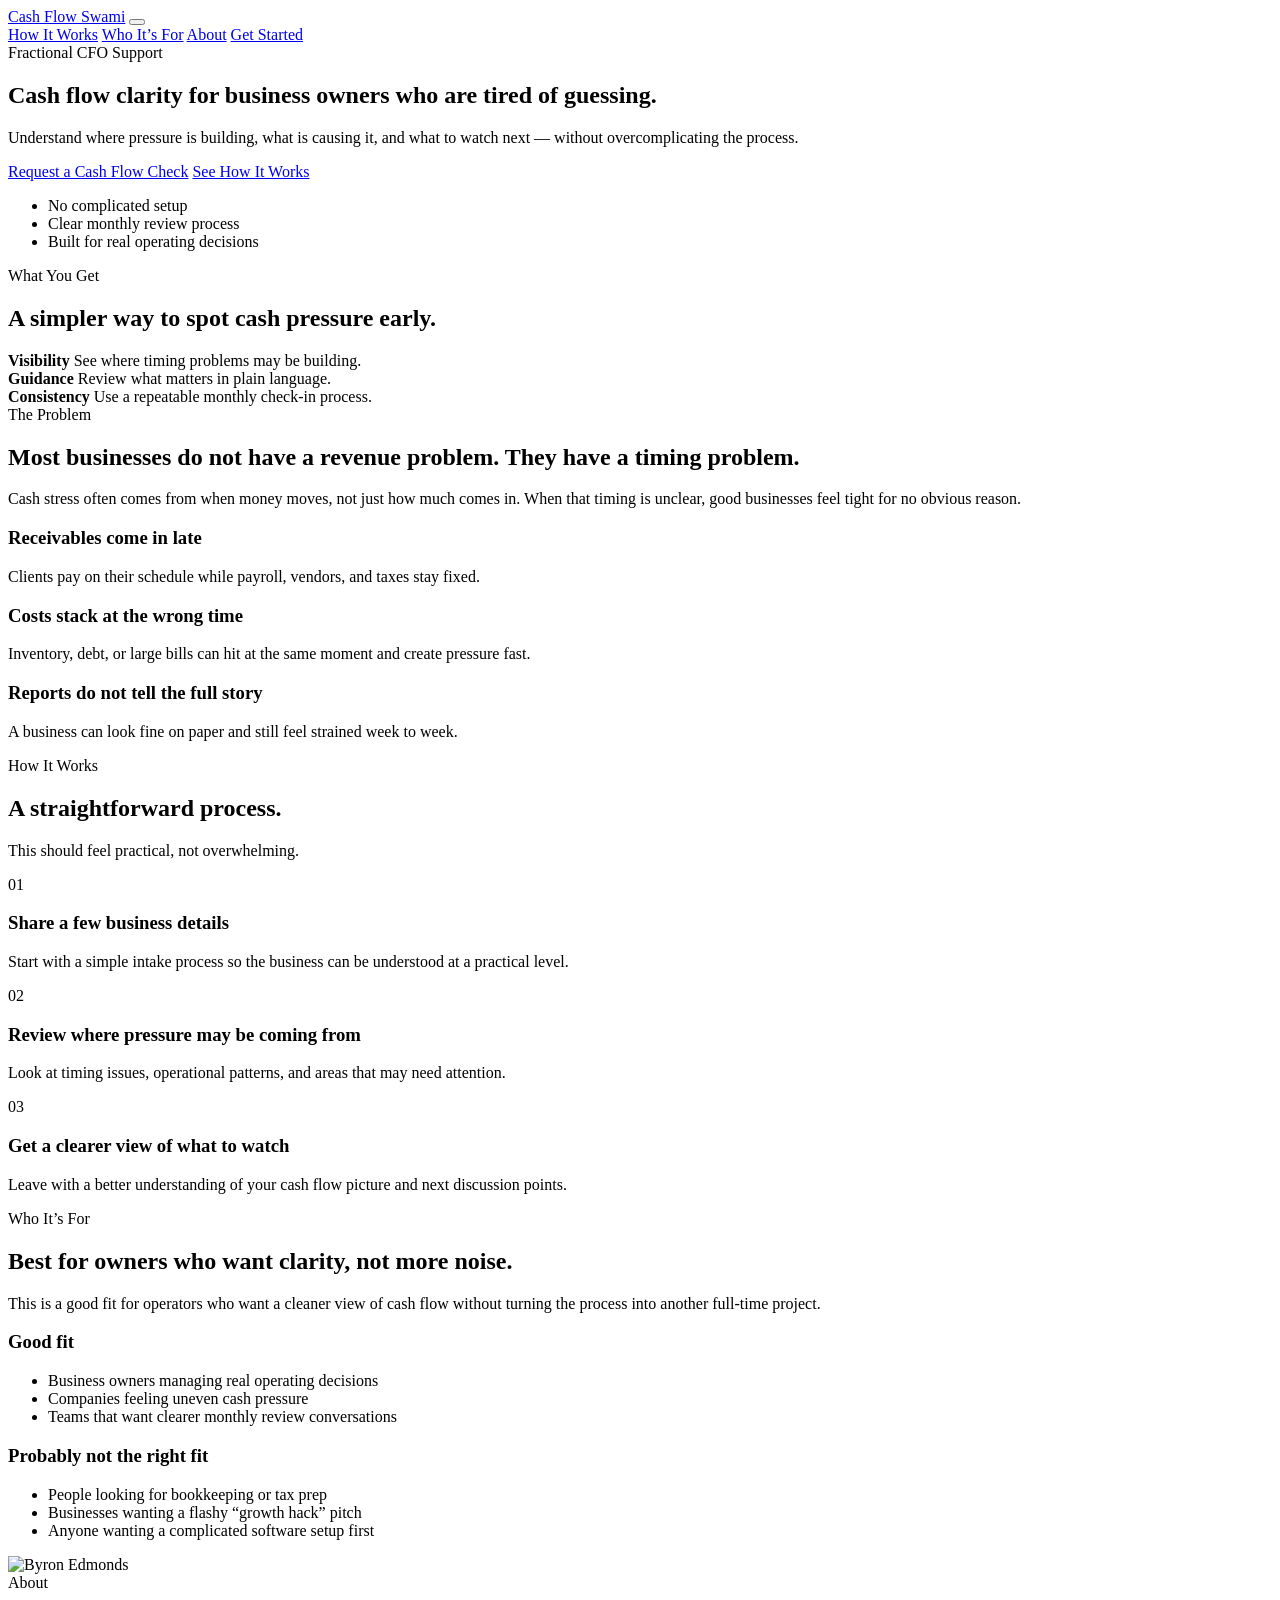
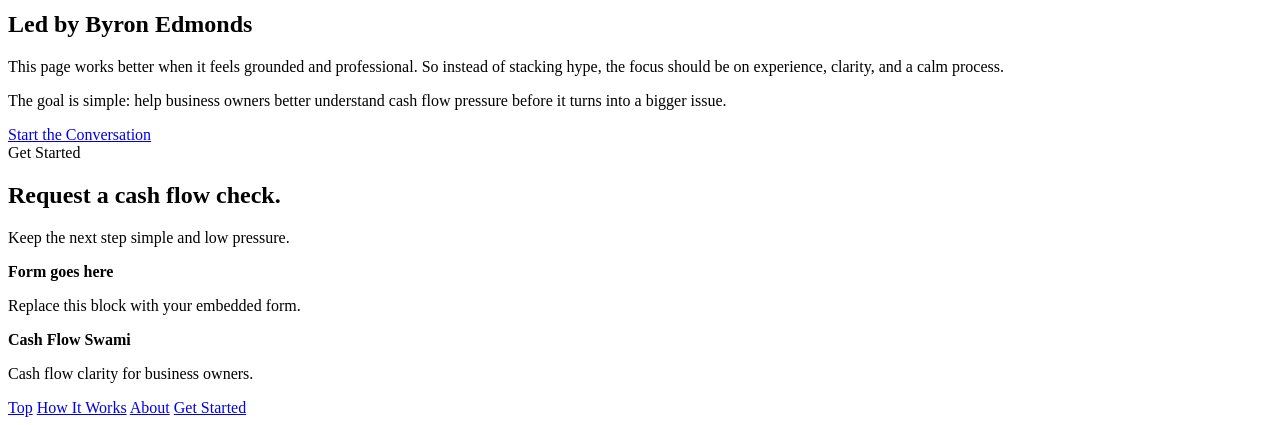
==== commit a97a2d45: "Create index.html" ====
--- a/index.html
+++ b/index.html
@@ -3,115 +3,268 @@
 <head>
   <meta charset="UTF-8" />
   <meta name="viewport" content="width=device-width, initial-scale=1.0" />
-  <title>BIM Labs Studio — Hero Transition Demo</title>
+  <title>Cash Flow Swami | Cash Flow Clarity for Business Owners</title>
+  <meta
+    name="description"
+    content="Simple monthly cash flow clarity for business owners. Understand where pressure is building before it becomes a problem."
+  />
+  <link rel="preconnect" href="https://fonts.googleapis.com" />
+  <link rel="preconnect" href="https://fonts.gstatic.com" crossorigin />
+  <link
+    href="https://fonts.googleapis.com/css2?family=Inter:wght@400;500;600;700;800&display=swap"
+    rel="stylesheet"
+  />
   <link rel="stylesheet" href="styles.css" />
 </head>
 <body>
-  <nav class="topbar">
-    <div class="topbar__inner">
-      <a href="#contact" class="topbar__link">Get in Touch</a>
-      <a href="#services" class="topbar__link">Services</a>
-      <a href="#testimonials" class="topbar__link">Testimonials</a>
-      <a href="#about" class="topbar__link">About Us</a>
-      <a href="#custom-request" class="topbar__link topbar__link--cta">Custom Request</a>
+  <header class="site-header">
+    <div class="container header-inner">
+      <a href="#top" class="brand">Cash Flow Swami</a>
+
+      <button class="menu-toggle" id="menuToggle" aria-label="Open navigation">
+        <span></span>
+        <span></span>
+        <span></span>
+      </button>
+
+      <nav class="site-nav" id="siteNav">
+        <a href="#how-it-works">How It Works</a>
+        <a href="#who-its-for">Who It’s For</a>
+        <a href="#about">About</a>
+        <a href="#form" class="nav-cta">Get Started</a>
+      </nav>
     </div>
-  </nav>
-
-  <main>
-    <section class="hero" id="home">
-      <div class="hero__bg">
-        <div class="hero__grain"></div>
-        <div class="hero__glow hero__glow--one"></div>
-        <div class="hero__glow hero__glow--two"></div>
-        <div class="hero__grid"></div>
-      </div>
-
-      <div class="hero__content" id="heroContent">
-        <div class="logo-wrap" id="logoWrap" aria-label="BIM Labs Studio animated logo">
-          <div class="letters">
-            <span>B</span><span>I</span><span>M</span><span>L</span><span>A</span><span>B</span><span>S</span>
-          </div>
-
-          <svg class="symbol" viewBox="0 0 100 100" role="img" aria-label="BIM Labs icon">
-            <path class="outline" d="M50 10 A40 40 0 1 1 50 90 L80 90"></path>
-            <path class="fill-shape" d="M50 30 A20 20 0 1 1 50 70 Z"></path>
-          </svg>
-        </div>
-
-        <p class="hero__kicker">BIM Labs Studio</p>
-        <h1 class="hero__title">Systems that convert.</h1>
-        <p class="hero__sub">Minimal design. Sharp execution. Premium web systems.</p>
-
-        <button id="startBtn" class="hero__button" type="button">
-          <span>Start</span>
-        </button>
-      </div>
-
-      <div class="transition-layer" id="transitionLayer" aria-hidden="true">
-        <div class="transition-ring transition-ring--one"></div>
-        <div class="transition-ring transition-ring--two"></div>
-        <div class="transition-flash"></div>
-      </div>
-    </section>
-
-    <section class="next-section" id="services">
-      <div class="next-section__inner">
-        <p class="section-label">Services</p>
-        <h2>Built like a premium system, not a template.</h2>
-        <p class="section-copy">
-          This demo shows the exact kind of transition I’d use for your brand:
-          black background, electric blue accents, centered hero, and a controlled
-          logo-driven warp instead of random flashy effects.
-        </p>
-
-        <div class="cards">
-          <article class="card">
-            <h3>Web Design</h3>
-            <p>Clean, high-end layouts designed to feel expensive and clear.</p>
-          </article>
-
-          <article class="card">
-            <h3>Systems</h3>
-            <p>Client flows, lead capture, and structured pages that actually work.</p>
-          </article>
-
-          <article class="card">
-            <h3>Automation</h3>
-            <p>Smart handoff points from design into CRM and follow-up logic.</p>
-          </article>
-        </div>
-      </div>
-    </section>
-
-    <section class="placeholder-section" id="testimonials">
-      <div class="placeholder-section__inner">
-        <p class="section-label">Testimonials</p>
-        <h2>Proof section placeholder</h2>
-      </div>
-    </section>
-
-    <section class="placeholder-section" id="about">
-      <div class="placeholder-section__inner">
-        <p class="section-label">About Us</p>
-        <h2>About section placeholder</h2>
-      </div>
-    </section>
-
-    <section class="placeholder-section" id="custom-request">
-      <div class="placeholder-section__inner">
-        <p class="section-label">Custom Request</p>
-        <h2>Custom request section placeholder</h2>
-      </div>
-    </section>
-
-    <section class="placeholder-section" id="contact">
-      <div class="placeholder-section__inner">
-        <p class="section-label">Get in Touch</p>
-        <h2>Contact section placeholder</h2>
+  </header>
+
+  <main id="top">
+    <section class="hero">
+      <div class="container hero-grid">
+        <div class="hero-copy">
+          <div class="eyebrow">Fractional CFO Support</div>
+          <h1>Cash flow clarity for business owners who are tired of guessing.</h1>
+          <p class="hero-text">
+            Understand where pressure is building, what is causing it, and what to
+            watch next — without overcomplicating the process.
+          </p>
+
+          <div class="hero-actions">
+            <a href="#form" class="btn btn-primary">Request a Cash Flow Check</a>
+            <a href="#how-it-works" class="btn btn-secondary">See How It Works</a>
+          </div>
+
+          <ul class="hero-points">
+            <li>No complicated setup</li>
+            <li>Clear monthly review process</li>
+            <li>Built for real operating decisions</li>
+          </ul>
+        </div>
+
+        <div class="hero-card">
+          <div class="hero-card-inner">
+            <div class="card-label">What You Get</div>
+            <h2>A simpler way to spot cash pressure early.</h2>
+            <div class="mini-list">
+              <div class="mini-item">
+                <strong>Visibility</strong>
+                <span>See where timing problems may be building.</span>
+              </div>
+              <div class="mini-item">
+                <strong>Guidance</strong>
+                <span>Review what matters in plain language.</span>
+              </div>
+              <div class="mini-item">
+                <strong>Consistency</strong>
+                <span>Use a repeatable monthly check-in process.</span>
+              </div>
+            </div>
+          </div>
+        </div>
+      </div>
+    </section>
+
+    <section class="section section-light" id="problem">
+      <div class="container narrow">
+        <div class="section-heading">
+          <div class="eyebrow">The Problem</div>
+          <h2>Most businesses do not have a revenue problem. They have a timing problem.</h2>
+          <p>
+            Cash stress often comes from when money moves, not just how much comes in.
+            When that timing is unclear, good businesses feel tight for no obvious reason.
+          </p>
+        </div>
+
+        <div class="card-grid three-up">
+          <article class="info-card">
+            <h3>Receivables come in late</h3>
+            <p>
+              Clients pay on their schedule while payroll, vendors, and taxes stay fixed.
+            </p>
+          </article>
+
+          <article class="info-card">
+            <h3>Costs stack at the wrong time</h3>
+            <p>
+              Inventory, debt, or large bills can hit at the same moment and create pressure fast.
+            </p>
+          </article>
+
+          <article class="info-card">
+            <h3>Reports do not tell the full story</h3>
+            <p>
+              A business can look fine on paper and still feel strained week to week.
+            </p>
+          </article>
+        </div>
+      </div>
+    </section>
+
+    <section class="section section-soft" id="how-it-works">
+      <div class="container">
+        <div class="section-heading">
+          <div class="eyebrow">How It Works</div>
+          <h2>A straightforward process.</h2>
+          <p>
+            This should feel practical, not overwhelming.
+          </p>
+        </div>
+
+        <div class="steps">
+          <div class="step">
+            <div class="step-number">01</div>
+            <div>
+              <h3>Share a few business details</h3>
+              <p>
+                Start with a simple intake process so the business can be understood at a practical level.
+              </p>
+            </div>
+          </div>
+
+          <div class="step">
+            <div class="step-number">02</div>
+            <div>
+              <h3>Review where pressure may be coming from</h3>
+              <p>
+                Look at timing issues, operational patterns, and areas that may need attention.
+              </p>
+            </div>
+          </div>
+
+          <div class="step">
+            <div class="step-number">03</div>
+            <div>
+              <h3>Get a clearer view of what to watch</h3>
+              <p>
+                Leave with a better understanding of your cash flow picture and next discussion points.
+              </p>
+            </div>
+          </div>
+        </div>
+      </div>
+    </section>
+
+    <section class="section section-light" id="who-its-for">
+      <div class="container narrow">
+        <div class="section-heading">
+          <div class="eyebrow">Who It’s For</div>
+          <h2>Best for owners who want clarity, not more noise.</h2>
+          <p>
+            This is a good fit for operators who want a cleaner view of cash flow without turning the process into another full-time project.
+          </p>
+        </div>
+
+        <div class="card-grid two-up">
+          <article class="info-card">
+            <h3>Good fit</h3>
+            <ul class="simple-list">
+              <li>Business owners managing real operating decisions</li>
+              <li>Companies feeling uneven cash pressure</li>
+              <li>Teams that want clearer monthly review conversations</li>
+            </ul>
+          </article>
+
+          <article class="info-card">
+            <h3>Probably not the right fit</h3>
+            <ul class="simple-list">
+              <li>People looking for bookkeeping or tax prep</li>
+              <li>Businesses wanting a flashy “growth hack” pitch</li>
+              <li>Anyone wanting a complicated software setup first</li>
+            </ul>
+          </article>
+        </div>
+      </div>
+    </section>
+
+    <section class="section section-soft" id="about">
+      <div class="container about-grid">
+        <div class="about-photo-wrap">
+          <img
+            src="https://assets.cdn.filesafe.space/iE9DFmsdXt3rJSFCX7QE/media/69a1c7e7167da4b03724243a.png"
+            alt="Byron Edmonds"
+            class="about-photo"
+          />
+        </div>
+
+        <div class="about-copy">
+          <div class="eyebrow">About</div>
+          <h2>Led by Byron Edmonds</h2>
+          <p>
+            This page works better when it feels grounded and professional. So instead of
+            stacking hype, the focus should be on experience, clarity, and a calm process.
+          </p>
+          <p>
+            The goal is simple: help business owners better understand cash flow pressure
+            before it turns into a bigger issue.
+          </p>
+          <a href="#form" class="btn btn-primary">Start the Conversation</a>
+        </div>
+      </div>
+    </section>
+
+    <section class="section section-light" id="form">
+      <div class="container narrow">
+        <div class="form-shell">
+          <div class="section-heading">
+            <div class="eyebrow">Get Started</div>
+            <h2>Request a cash flow check.</h2>
+            <p>
+              Keep the next step simple and low pressure.
+            </p>
+          </div>
+
+          <div class="embed-placeholder">
+            <p><strong>Form goes here</strong></p>
+            <p>
+              Replace this block with your embedded form.
+            </p>
+          </div>
+
+          <!-- Replace the placeholder above with your real embed, for example:
+          <iframe
+            src="https://api.leadconnectorhq.com/widget/form/n1wvwMpJSihkGF1P7zC5"
+            title="Cash Flow Check Form"
+            class="form-frame"
+          ></iframe>
+          -->
+        </div>
       </div>
     </section>
   </main>
 
-  <script src="app.js"></script>
+  <footer class="site-footer">
+    <div class="container footer-inner">
+      <div>
+        <strong>Cash Flow Swami</strong>
+        <p>Cash flow clarity for business owners.</p>
+      </div>
+      <div class="footer-links">
+        <a href="#top">Top</a>
+        <a href="#how-it-works">How It Works</a>
+        <a href="#about">About</a>
+        <a href="#form">Get Started</a>
+      </div>
+    </div>
+  </footer>
+
+  <script src="script.js"></script>
 </body>
 </html>
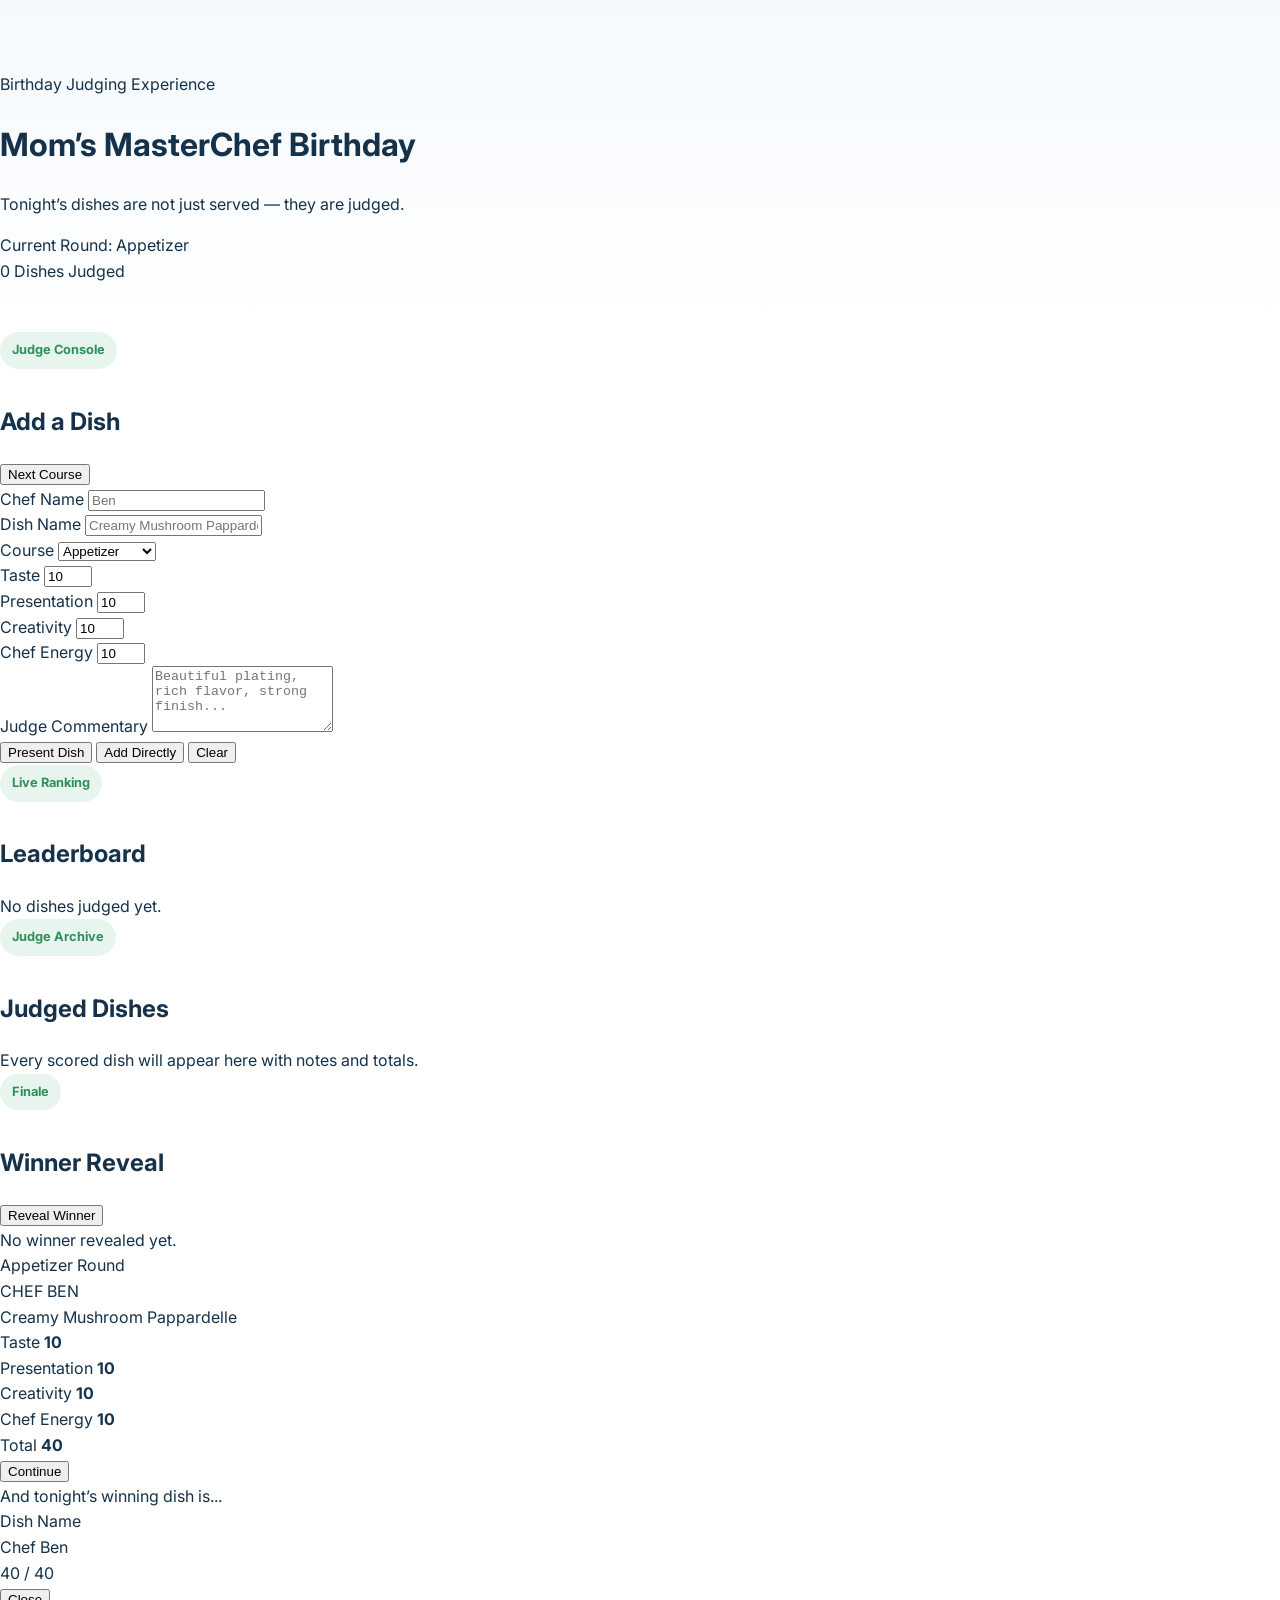
==== commit 3c0ced90: "Update index.html" ====
--- a/index.html
+++ b/index.html
@@ -3,267 +3,182 @@
 <head>
   <meta charset="UTF-8" />
   <meta name="viewport" content="width=device-width, initial-scale=1.0" />
-  <title>Cash Flow Swami | Cash Flow Clarity for Business Owners</title>
-  <meta
-    name="description"
-    content="Simple monthly cash flow clarity for business owners. Understand where pressure is building before it becomes a problem."
-  />
-  <link rel="preconnect" href="https://fonts.googleapis.com" />
-  <link rel="preconnect" href="https://fonts.gstatic.com" crossorigin />
-  <link
-    href="https://fonts.googleapis.com/css2?family=Inter:wght@400;500;600;700;800&display=swap"
-    rel="stylesheet"
-  />
+  <title>Mom's MasterChef Birthday</title>
+  <link rel="preconnect" href="https://fonts.googleapis.com">
+  <link rel="preconnect" href="https://fonts.gstatic.com" crossorigin>
+  <link href="https://fonts.googleapis.com/css2?family=Playfair+Display:wght@500;600;700;800&family=Inter:wght@400;500;600;700;800&display=swap" rel="stylesheet">
   <link rel="stylesheet" href="styles.css" />
 </head>
 <body>
-  <header class="site-header">
-    <div class="container header-inner">
-      <a href="#top" class="brand">Cash Flow Swami</a>
+  <div class="page-shell">
 
-      <button class="menu-toggle" id="menuToggle" aria-label="Open navigation">
-        <span></span>
-        <span></span>
-        <span></span>
-      </button>
+    <header class="hero">
+      <div class="hero-topline">Birthday Judging Experience</div>
+      <h1>Mom’s MasterChef Birthday</h1>
+      <p class="hero-subtitle">
+        Tonight’s dishes are not just served — they are judged.
+      </p>
 
-      <nav class="site-nav" id="siteNav">
-        <a href="#how-it-works">How It Works</a>
-        <a href="#who-its-for">Who It’s For</a>
-        <a href="#about">About</a>
-        <a href="#form" class="nav-cta">Get Started</a>
-      </nav>
-    </div>
-  </header>
+      <div class="hero-meta">
+        <div class="meta-chip active" id="currentCourseChip">Current Round: Appetizer</div>
+        <div class="meta-chip" id="dishCountChip">0 Dishes Judged</div>
+      </div>
+    </header>
 
-  <main id="top">
-    <section class="hero">
-      <div class="container hero-grid">
-        <div class="hero-copy">
-          <div class="eyebrow">Fractional CFO Support</div>
-          <h1>Cash flow clarity for business owners who are tired of guessing.</h1>
-          <p class="hero-text">
-            Understand where pressure is building, what is causing it, and what to
-            watch next — without overcomplicating the process.
-          </p>
+    <main class="main-grid">
+      <section class="panel form-panel">
+        <div class="panel-header">
+          <div>
+            <div class="eyebrow">Judge Console</div>
+            <h2>Add a Dish</h2>
+          </div>
+          <button id="nextCourseBtn" class="ghost-btn">Next Course</button>
+        </div>
 
-          <div class="hero-actions">
-            <a href="#form" class="btn btn-primary">Request a Cash Flow Check</a>
-            <a href="#how-it-works" class="btn btn-secondary">See How It Works</a>
+        <div class="form-grid">
+          <div class="field full">
+            <label for="chefName">Chef Name</label>
+            <input id="chefName" type="text" placeholder="Ben" />
           </div>
 
-          <ul class="hero-points">
-            <li>No complicated setup</li>
-            <li>Clear monthly review process</li>
-            <li>Built for real operating decisions</li>
-          </ul>
+          <div class="field full">
+            <label for="dishName">Dish Name</label>
+            <input id="dishName" type="text" placeholder="Creamy Mushroom Pappardelle with Roasted Chicken" />
+          </div>
+
+          <div class="field full">
+            <label for="courseSelect">Course</label>
+            <select id="courseSelect">
+              <option>Appetizer</option>
+              <option>Main Course</option>
+              <option>Dessert</option>
+            </select>
+          </div>
+
+          <div class="field">
+            <label for="taste">Taste</label>
+            <input id="taste" type="number" min="1" max="10" value="10" />
+          </div>
+
+          <div class="field">
+            <label for="presentation">Presentation</label>
+            <input id="presentation" type="number" min="1" max="10" value="10" />
+          </div>
+
+          <div class="field">
+            <label for="creativity">Creativity</label>
+            <input id="creativity" type="number" min="1" max="10" value="10" />
+          </div>
+
+          <div class="field">
+            <label for="energy">Chef Energy</label>
+            <input id="energy" type="number" min="1" max="10" value="10" />
+          </div>
+
+          <div class="field full">
+            <label for="notes">Judge Commentary</label>
+            <textarea id="notes" rows="4" placeholder="Beautiful plating, rich flavor, strong finish..."></textarea>
+          </div>
         </div>
 
-        <div class="hero-card">
-          <div class="hero-card-inner">
-            <div class="card-label">What You Get</div>
-            <h2>A simpler way to spot cash pressure early.</h2>
-            <div class="mini-list">
-              <div class="mini-item">
-                <strong>Visibility</strong>
-                <span>See where timing problems may be building.</span>
-              </div>
-              <div class="mini-item">
-                <strong>Guidance</strong>
-                <span>Review what matters in plain language.</span>
-              </div>
-              <div class="mini-item">
-                <strong>Consistency</strong>
-                <span>Use a repeatable monthly check-in process.</span>
-              </div>
-            </div>
+        <div class="form-actions">
+          <button id="presentDishBtn" class="primary-btn">Present Dish</button>
+          <button id="addDishBtn" class="secondary-btn">Add Directly</button>
+          <button id="clearBtn" class="ghost-btn">Clear</button>
+        </div>
+      </section>
+
+      <section class="panel leaderboard-panel">
+        <div class="panel-header">
+          <div>
+            <div class="eyebrow">Live Ranking</div>
+            <h2>Leaderboard</h2>
           </div>
+        </div>
+
+        <div id="leaderboard" class="leaderboard-list empty-state">
+          <div class="empty-card">
+            No dishes judged yet.
+          </div>
+        </div>
+      </section>
+    </main>
+
+    <section class="panel judged-panel">
+      <div class="panel-header">
+        <div>
+          <div class="eyebrow">Judge Archive</div>
+          <h2>Judged Dishes</h2>
+        </div>
+      </div>
+
+      <div id="judgedDishes" class="judged-list empty-state">
+        <div class="empty-card">
+          Every scored dish will appear here with notes and totals.
         </div>
       </div>
     </section>
 
-    <section class="section section-light" id="problem">
-      <div class="container narrow">
-        <div class="section-heading">
-          <div class="eyebrow">The Problem</div>
-          <h2>Most businesses do not have a revenue problem. They have a timing problem.</h2>
-          <p>
-            Cash stress often comes from when money moves, not just how much comes in.
-            When that timing is unclear, good businesses feel tight for no obvious reason.
-          </p>
+    <section class="panel winner-panel">
+      <div class="panel-header">
+        <div>
+          <div class="eyebrow">Finale</div>
+          <h2>Winner Reveal</h2>
         </div>
+        <button id="revealWinnerBtn" class="primary-btn">Reveal Winner</button>
+      </div>
 
-        <div class="card-grid three-up">
-          <article class="info-card">
-            <h3>Receivables come in late</h3>
-            <p>
-              Clients pay on their schedule while payroll, vendors, and taxes stay fixed.
-            </p>
-          </article>
+      <div id="winnerPreview" class="winner-preview">
+        No winner revealed yet.
+      </div>
+    </section>
+  </div>
 
-          <article class="info-card">
-            <h3>Costs stack at the wrong time</h3>
-            <p>
-              Inventory, debt, or large bills can hit at the same moment and create pressure fast.
-            </p>
-          </article>
+  <div id="revealOverlay" class="reveal-overlay">
+    <div class="reveal-backdrop"></div>
 
-          <article class="info-card">
-            <h3>Reports do not tell the full story</h3>
-            <p>
-              A business can look fine on paper and still feel strained week to week.
-            </p>
-          </article>
+    <div class="reveal-stage">
+      <div class="reveal-course" id="overlayCourse">Appetizer Round</div>
+      <div class="reveal-chef" id="overlayChef">CHEF BEN</div>
+      <div class="reveal-dish" id="overlayDish">Creamy Mushroom Pappardelle</div>
+      <div class="reveal-line" id="overlayLine"></div>
+
+      <div class="score-reveal" id="scoreReveal">
+        <div class="score-item">
+          <span>Taste</span>
+          <strong id="overlayTaste">10</strong>
+        </div>
+        <div class="score-item">
+          <span>Presentation</span>
+          <strong id="overlayPresentation">10</strong>
+        </div>
+        <div class="score-item">
+          <span>Creativity</span>
+          <strong id="overlayCreativity">10</strong>
+        </div>
+        <div class="score-item">
+          <span>Chef Energy</span>
+          <strong id="overlayEnergy">10</strong>
+        </div>
+        <div class="score-total">
+          <span>Total</span>
+          <strong id="overlayTotal">40</strong>
         </div>
       </div>
-    </section>
 
-    <section class="section section-soft" id="how-it-works">
-      <div class="container">
-        <div class="section-heading">
-          <div class="eyebrow">How It Works</div>
-          <h2>A straightforward process.</h2>
-          <p>
-            This should feel practical, not overwhelming.
-          </p>
-        </div>
+      <button id="closeOverlayBtn" class="overlay-close">Continue</button>
+    </div>
+  </div>
 
-        <div class="steps">
-          <div class="step">
-            <div class="step-number">01</div>
-            <div>
-              <h3>Share a few business details</h3>
-              <p>
-                Start with a simple intake process so the business can be understood at a practical level.
-              </p>
-            </div>
-          </div>
-
-          <div class="step">
-            <div class="step-number">02</div>
-            <div>
-              <h3>Review where pressure may be coming from</h3>
-              <p>
-                Look at timing issues, operational patterns, and areas that may need attention.
-              </p>
-            </div>
-          </div>
-
-          <div class="step">
-            <div class="step-number">03</div>
-            <div>
-              <h3>Get a clearer view of what to watch</h3>
-              <p>
-                Leave with a better understanding of your cash flow picture and next discussion points.
-              </p>
-            </div>
-          </div>
-        </div>
-      </div>
-    </section>
-
-    <section class="section section-light" id="who-its-for">
-      <div class="container narrow">
-        <div class="section-heading">
-          <div class="eyebrow">Who It’s For</div>
-          <h2>Best for owners who want clarity, not more noise.</h2>
-          <p>
-            This is a good fit for operators who want a cleaner view of cash flow without turning the process into another full-time project.
-          </p>
-        </div>
-
-        <div class="card-grid two-up">
-          <article class="info-card">
-            <h3>Good fit</h3>
-            <ul class="simple-list">
-              <li>Business owners managing real operating decisions</li>
-              <li>Companies feeling uneven cash pressure</li>
-              <li>Teams that want clearer monthly review conversations</li>
-            </ul>
-          </article>
-
-          <article class="info-card">
-            <h3>Probably not the right fit</h3>
-            <ul class="simple-list">
-              <li>People looking for bookkeeping or tax prep</li>
-              <li>Businesses wanting a flashy “growth hack” pitch</li>
-              <li>Anyone wanting a complicated software setup first</li>
-            </ul>
-          </article>
-        </div>
-      </div>
-    </section>
-
-    <section class="section section-soft" id="about">
-      <div class="container about-grid">
-        <div class="about-photo-wrap">
-          <img
-            src="https://assets.cdn.filesafe.space/iE9DFmsdXt3rJSFCX7QE/media/69a1c7e7167da4b03724243a.png"
-            alt="Byron Edmonds"
-            class="about-photo"
-          />
-        </div>
-
-        <div class="about-copy">
-          <div class="eyebrow">About</div>
-          <h2>Led by Byron Edmonds</h2>
-          <p>
-            This page works better when it feels grounded and professional. So instead of
-            stacking hype, the focus should be on experience, clarity, and a calm process.
-          </p>
-          <p>
-            The goal is simple: help business owners better understand cash flow pressure
-            before it turns into a bigger issue.
-          </p>
-          <a href="#form" class="btn btn-primary">Start the Conversation</a>
-        </div>
-      </div>
-    </section>
-
-    <section class="section section-light" id="form">
-      <div class="container narrow">
-        <div class="form-shell">
-          <div class="section-heading">
-            <div class="eyebrow">Get Started</div>
-            <h2>Request a cash flow check.</h2>
-            <p>
-              Keep the next step simple and low pressure.
-            </p>
-          </div>
-
-          <div class="embed-placeholder">
-            <p><strong>Form goes here</strong></p>
-            <p>
-              Replace this block with your embedded form.
-            </p>
-          </div>
-
-          <!-- Replace the placeholder above with your real embed, for example:
-          <iframe
-            src="https://api.leadconnectorhq.com/widget/form/n1wvwMpJSihkGF1P7zC5"
-            title="Cash Flow Check Form"
-            class="form-frame"
-          ></iframe>
-          -->
-        </div>
-      </div>
-    </section>
-  </main>
-
-  <footer class="site-footer">
-    <div class="container footer-inner">
-      <div>
-        <strong>Cash Flow Swami</strong>
-        <p>Cash flow clarity for business owners.</p>
-      </div>
-      <div class="footer-links">
-        <a href="#top">Top</a>
-        <a href="#how-it-works">How It Works</a>
-        <a href="#about">About</a>
-        <a href="#form">Get Started</a>
-      </div>
+  <div id="winnerOverlay" class="winner-overlay">
+    <div class="winner-stage">
+      <div class="winner-small">And tonight’s winning dish is...</div>
+      <div class="winner-name" id="winnerDishName">Dish Name</div>
+      <div class="winner-chef" id="winnerChefName">Chef Ben</div>
+      <div class="winner-score" id="winnerScore">40 / 40</div>
+      <button id="closeWinnerOverlayBtn" class="overlay-close">Close</button>
     </div>
-  </footer>
+  </div>
 
   <script src="script.js"></script>
 </body>
--- a/styles.css
+++ b/styles.css
@@ -0,0 +1,560 @@
+:root {
+  --navy: #0f2742;
+  --navy-deep: #0a1b2d;
+  --green: #2f8f5b;
+  --green-soft: #e8f5ee;
+  --white: #ffffff;
+  --bg: #f7fafc;
+  --text: #16324a;
+  --text-soft: #5f7284;
+  --border: #d9e4ec;
+  --shadow: 0 14px 40px rgba(15, 39, 66, 0.08);
+  --radius: 18px;
+  --container: 1120px;
+}
+
+*,
+*::before,
+*::after {
+  box-sizing: border-box;
+}
+
+html {
+  scroll-behavior: smooth;
+}
+
+body {
+  margin: 0;
+  font-family: "Inter", sans-serif;
+  color: var(--text);
+  background: var(--white);
+  line-height: 1.6;
+}
+
+img {
+  max-width: 100%;
+  display: block;
+}
+
+a {
+  color: inherit;
+  text-decoration: none;
+}
+
+.container {
+  width: min(92%, var(--container));
+  margin: 0 auto;
+}
+
+.narrow {
+  width: min(92%, 860px);
+  margin: 0 auto;
+}
+
+.site-header {
+  position: sticky;
+  top: 0;
+  z-index: 1000;
+  background: rgba(255, 255, 255, 0.94);
+  border-bottom: 1px solid rgba(15, 39, 66, 0.08);
+  backdrop-filter: blur(10px);
+}
+
+.header-inner {
+  min-height: 76px;
+  display: flex;
+  align-items: center;
+  justify-content: space-between;
+  gap: 24px;
+}
+
+.brand {
+  font-size: 1.05rem;
+  font-weight: 800;
+  color: var(--navy);
+  letter-spacing: -0.02em;
+}
+
+.site-nav {
+  display: flex;
+  align-items: center;
+  gap: 24px;
+}
+
+.site-nav a {
+  font-size: 0.95rem;
+  font-weight: 600;
+  color: var(--text);
+}
+
+.site-nav a:hover {
+  color: var(--green);
+}
+
+.nav-cta {
+  padding: 12px 18px;
+  border-radius: 999px;
+  background: var(--navy);
+  color: var(--white) !important;
+}
+
+.nav-cta:hover {
+  background: var(--green);
+}
+
+.menu-toggle {
+  display: none;
+  background: transparent;
+  border: 0;
+  padding: 0;
+  cursor: pointer;
+}
+
+.menu-toggle span {
+  display: block;
+  width: 24px;
+  height: 2px;
+  background: var(--navy);
+  margin: 5px 0;
+  border-radius: 999px;
+}
+
+.hero {
+  padding: 72px 0 48px;
+  background:
+    linear-gradient(180deg, #f4f9fd 0%, #ffffff 100%);
+}
+
+.hero-grid {
+  display: grid;
+  grid-template-columns: 1.2fr 0.8fr;
+  gap: 42px;
+  align-items: center;
+}
+
+.eyebrow {
+  display: inline-block;
+  margin-bottom: 14px;
+  padding: 8px 12px;
+  background: var(--green-soft);
+  color: var(--green);
+  font-size: 0.8rem;
+  font-weight: 700;
+  border-radius: 999px;
+}
+
+.hero-copy h1,
+.section-heading h2,
+.about-copy h2,
+.hero-card h2 {
+  margin: 0;
+  line-height: 1.1;
+  letter-spacing: -0.04em;
+  color: var(--navy);
+}
+
+.hero-copy h1 {
+  font-size: clamp(2.3rem, 5vw, 4.5rem);
+  max-width: 720px;
+}
+
+.hero-text {
+  margin: 18px 0 0;
+  max-width: 640px;
+  font-size: 1.08rem;
+  color: var(--text-soft);
+}
+
+.hero-actions {
+  display: flex;
+  gap: 14px;
+  flex-wrap: wrap;
+  margin: 30px 0 24px;
+}
+
+.btn {
+  display: inline-flex;
+  align-items: center;
+  justify-content: center;
+  min-height: 50px;
+  padding: 0 22px;
+  border-radius: 999px;
+  font-weight: 700;
+  font-size: 0.96rem;
+  transition: 0.2s ease;
+  border: 1px solid transparent;
+}
+
+.btn:hover {
+  transform: translateY(-1px);
+}
+
+.btn-primary {
+  background: var(--green);
+  color: var(--white);
+}
+
+.btn-primary:hover {
+  background: #26784b;
+}
+
+.btn-secondary {
+  background: var(--white);
+  color: var(--navy);
+  border-color: var(--border);
+}
+
+.btn-secondary:hover {
+  border-color: var(--navy);
+}
+
+.hero-points {
+  display: flex;
+  flex-wrap: wrap;
+  gap: 12px 18px;
+  padding: 0;
+  margin: 0;
+  list-style: none;
+  color: var(--text-soft);
+  font-size: 0.95rem;
+}
+
+.hero-points li::before {
+  content: "•";
+  color: var(--green);
+  margin-right: 8px;
+}
+
+.hero-card {
+  background: transparent;
+}
+
+.hero-card-inner {
+  padding: 30px;
+  background: var(--white);
+  border: 1px solid var(--border);
+  border-radius: 24px;
+  box-shadow: var(--shadow);
+}
+
+.card-label {
+  font-size: 0.82rem;
+  font-weight: 700;
+  color: var(--green);
+  margin-bottom: 12px;
+  text-transform: uppercase;
+  letter-spacing: 0.08em;
+}
+
+.hero-card h2 {
+  font-size: 1.7rem;
+  margin-bottom: 20px;
+}
+
+.mini-list {
+  display: grid;
+  gap: 16px;
+}
+
+.mini-item {
+  padding: 16px;
+  border: 1px solid var(--border);
+  border-radius: 16px;
+  background: #fbfdff;
+}
+
+.mini-item strong {
+  display: block;
+  margin-bottom: 6px;
+  color: var(--navy);
+}
+
+.mini-item span {
+  color: var(--text-soft);
+  font-size: 0.95rem;
+}
+
+.section {
+  padding: 84px 0;
+}
+
+.section-light {
+  background: var(--white);
+}
+
+.section-soft {
+  background: var(--bg);
+}
+
+.section-heading {
+  text-align: center;
+  margin-bottom: 38px;
+}
+
+.section-heading h2 {
+  font-size: clamp(1.9rem, 3.4vw, 3rem);
+  max-width: 820px;
+  margin-left: auto;
+  margin-right: auto;
+}
+
+.section-heading p {
+  max-width: 700px;
+  margin: 14px auto 0;
+  color: var(--text-soft);
+  font-size: 1rem;
+}
+
+.card-grid {
+  display: grid;
+  gap: 20px;
+}
+
+.three-up {
+  grid-template-columns: repeat(3, 1fr);
+}
+
+.two-up {
+  grid-template-columns: repeat(2, 1fr);
+}
+
+.info-card {
+  padding: 26px;
+  background: var(--white);
+  border: 1px solid var(--border);
+  border-radius: var(--radius);
+  box-shadow: 0 8px 24px rgba(15, 39, 66, 0.04);
+}
+
+.info-card h3 {
+  margin: 0 0 10px;
+  font-size: 1.08rem;
+  color: var(--navy);
+}
+
+.info-card p,
+.simple-list {
+  margin: 0;
+  color: var(--text-soft);
+  font-size: 0.97rem;
+}
+
+.simple-list {
+  padding-left: 18px;
+}
+
+.simple-list li + li {
+  margin-top: 10px;
+}
+
+.steps {
+  display: grid;
+  gap: 18px;
+  max-width: 860px;
+  margin: 0 auto;
+}
+
+.step {
+  display: grid;
+  grid-template-columns: 88px 1fr;
+  gap: 18px;
+  align-items: start;
+  padding: 24px;
+  background: var(--white);
+  border: 1px solid var(--border);
+  border-radius: var(--radius);
+}
+
+.step-number {
+  width: 64px;
+  height: 64px;
+  border-radius: 18px;
+  display: flex;
+  align-items: center;
+  justify-content: center;
+  background: var(--navy);
+  color: var(--white);
+  font-weight: 800;
+  letter-spacing: -0.03em;
+}
+
+.step h3 {
+  margin: 0 0 8px;
+  color: var(--navy);
+}
+
+.step p {
+  margin: 0;
+  color: var(--text-soft);
+}
+
+.about-grid {
+  display: grid;
+  grid-template-columns: 340px 1fr;
+  gap: 40px;
+  align-items: center;
+}
+
+.about-photo-wrap {
+  display: flex;
+  justify-content: center;
+}
+
+.about-photo {
+  width: 100%;
+  max-width: 320px;
+  aspect-ratio: 4 / 5;
+  object-fit: cover;
+  border-radius: 24px;
+  border: 1px solid var(--border);
+  box-shadow: var(--shadow);
+}
+
+.about-copy p {
+  color: var(--text-soft);
+  max-width: 640px;
+}
+
+.about-copy p + p {
+  margin-top: 12px;
+}
+
+.about-copy .btn {
+  margin-top: 22px;
+}
+
+.form-shell {
+  padding: 34px;
+  background: var(--white);
+  border: 1px solid var(--border);
+  border-radius: 26px;
+  box-shadow: var(--shadow);
+}
+
+.embed-placeholder,
+.form-frame {
+  width: 100%;
+  min-height: 380px;
+  border-radius: 18px;
+  border: 1px dashed #b8c9d6;
+  background: #f9fcfe;
+}
+
+.embed-placeholder {
+  display: grid;
+  place-items: center;
+  text-align: center;
+  padding: 24px;
+  color: var(--text-soft);
+}
+
+.site-footer {
+  padding: 28px 0 40px;
+  border-top: 1px solid var(--border);
+  background: var(--white);
+}
+
+.footer-inner {
+  display: flex;
+  align-items: center;
+  justify-content: space-between;
+  gap: 20px;
+}
+
+.footer-inner p {
+  margin: 6px 0 0;
+  color: var(--text-soft);
+  font-size: 0.92rem;
+}
+
+.footer-links {
+  display: flex;
+  flex-wrap: wrap;
+  gap: 18px;
+}
+
+.footer-links a {
+  color: var(--text-soft);
+  font-weight: 600;
+}
+
+.footer-links a:hover {
+  color: var(--green);
+}
+
+@media (max-width: 900px) {
+  .hero-grid,
+  .about-grid,
+  .three-up,
+  .two-up {
+    grid-template-columns: 1fr;
+  }
+
+  .hero {
+    padding-top: 48px;
+  }
+
+  .hero-card {
+    order: -1;
+  }
+
+  .footer-inner {
+    flex-direction: column;
+    align-items: flex-start;
+  }
+
+  .site-nav {
+    display: none;
+    position: absolute;
+    top: 76px;
+    left: 0;
+    right: 0;
+    padding: 18px 4%;
+    background: var(--white);
+    border-bottom: 1px solid var(--border);
+    flex-direction: column;
+    align-items: flex-start;
+    gap: 14px;
+  }
+
+  .site-nav.open {
+    display: flex;
+  }
+
+  .menu-toggle {
+    display: block;
+  }
+
+  .nav-cta {
+    width: 100%;
+    text-align: center;
+  }
+}
+
+@media (max-width: 640px) {
+  .section {
+    padding: 64px 0;
+  }
+
+  .step {
+    grid-template-columns: 1fr;
+  }
+
+  .step-number {
+    width: 56px;
+    height: 56px;
+  }
+
+  .hero-actions {
+    flex-direction: column;
+    align-items: stretch;
+  }
+
+  .btn {
+    width: 100%;
+  }
+
+  .form-shell {
+    padding: 22px;
+  }
+}
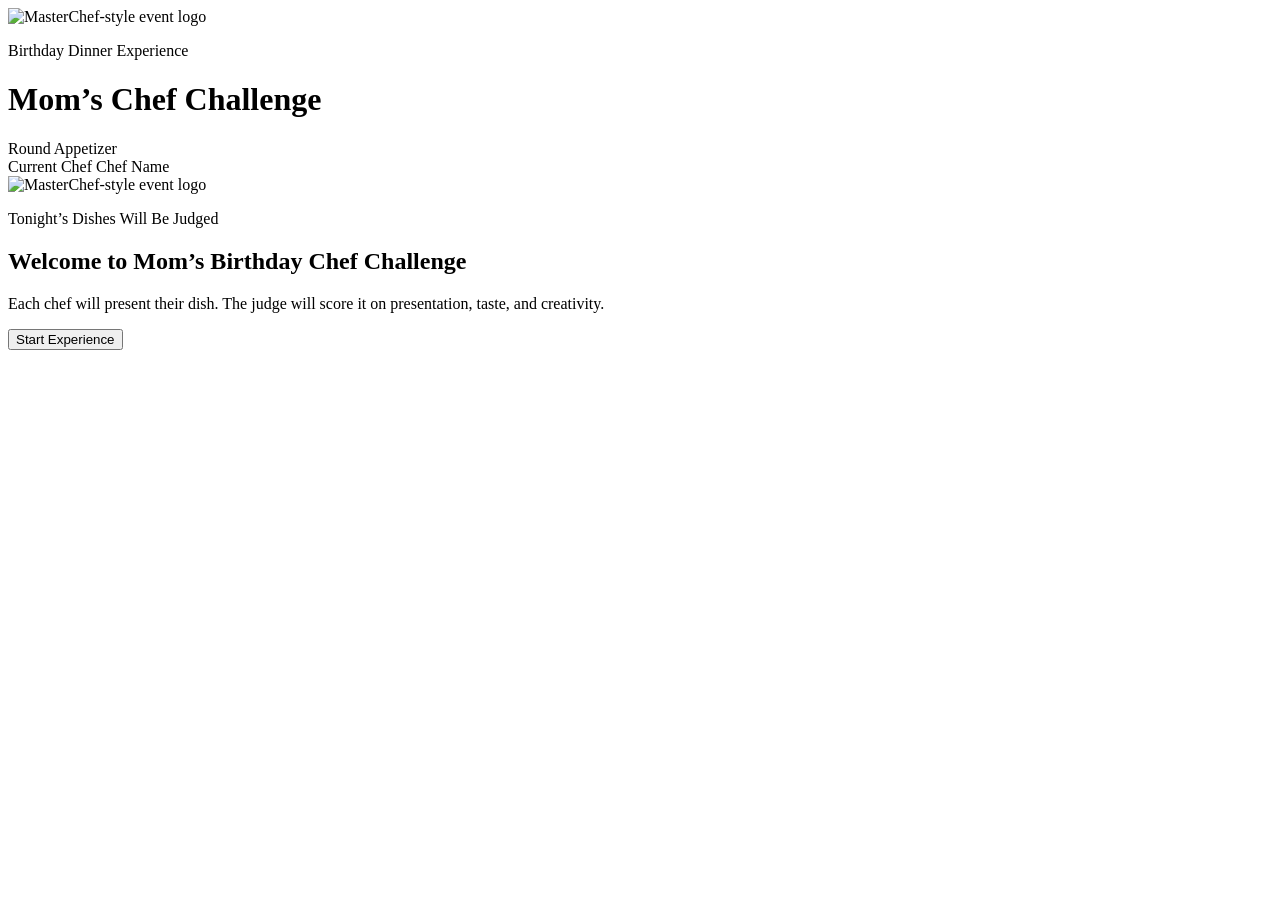
==== commit 0ccb5b98: "Update index.html" ====
--- a/index.html
+++ b/index.html
@@ -3,183 +3,381 @@
 <head>
   <meta charset="UTF-8" />
   <meta name="viewport" content="width=device-width, initial-scale=1.0" />
-  <title>Mom's MasterChef Birthday</title>
-  <link rel="preconnect" href="https://fonts.googleapis.com">
-  <link rel="preconnect" href="https://fonts.gstatic.com" crossorigin>
-  <link href="https://fonts.googleapis.com/css2?family=Playfair+Display:wght@500;600;700;800&family=Inter:wght@400;500;600;700;800&display=swap" rel="stylesheet">
-  <link rel="stylesheet" href="styles.css" />
+  <title>Mom's Birthday Chef Challenge</title>
+  <meta
+    name="description"
+    content="A dramatic birthday dinner judging experience with chef presentations, scoring, and winner reveal."
+  />
+
+  <!-- Fonts only; no CSS included yet -->
+  <link rel="preconnect" href="https://fonts.googleapis.com" />
+  <link rel="preconnect" href="https://fonts.gstatic.com" crossorigin />
+  <link
+    href="https://fonts.googleapis.com/css2?family=Inter:wght@400;500;600;700;800&family=Playfair+Display:wght@500;600;700;800&display=swap"
+    rel="stylesheet"
+  />
 </head>
 <body>
-  <div class="page-shell">
-
-    <header class="hero">
-      <div class="hero-topline">Birthday Judging Experience</div>
-      <h1>Mom’s MasterChef Birthday</h1>
-      <p class="hero-subtitle">
-        Tonight’s dishes are not just served — they are judged.
-      </p>
-
-      <div class="hero-meta">
-        <div class="meta-chip active" id="currentCourseChip">Current Round: Appetizer</div>
-        <div class="meta-chip" id="dishCountChip">0 Dishes Judged</div>
+  <div class="app-shell" id="appShell">
+
+    <!-- GLOBAL BACKDROP / ATMOSPHERE LAYERS -->
+    <div class="app-background" aria-hidden="true">
+      <div class="app-background__gradient"></div>
+      <div class="app-background__spotlight"></div>
+      <div class="app-background__texture"></div>
+    </div>
+
+    <!-- TOP BRAND BAR -->
+    <header class="topbar" aria-label="Event Header">
+      <div class="topbar__inner">
+        <div class="topbar__brand">
+          <div class="topbar__logo-wrap">
+            <!-- Replace with your actual logo path -->
+            <img
+              src="assets/masterchef-logo.svg"
+              alt="MasterChef-style event logo"
+              class="topbar__logo"
+            />
+          </div>
+
+          <div class="topbar__brand-text">
+            <p class="topbar__eyebrow">Birthday Dinner Experience</p>
+            <h1 class="topbar__title">Mom’s Chef Challenge</h1>
+          </div>
+        </div>
+
+        <div class="topbar__status" aria-label="Current Progress">
+          <div class="status-chip" id="roundStatusChip">
+            <span class="status-chip__label">Round</span>
+            <span class="status-chip__value">Appetizer</span>
+          </div>
+
+          <div class="status-chip" id="chefStatusChip">
+            <span class="status-chip__label">Current Chef</span>
+            <span class="status-chip__value">Chef Name</span>
+          </div>
+        </div>
       </div>
     </header>
 
-    <main class="main-grid">
-      <section class="panel form-panel">
-        <div class="panel-header">
-          <div>
-            <div class="eyebrow">Judge Console</div>
-            <h2>Add a Dish</h2>
-          </div>
-          <button id="nextCourseBtn" class="ghost-btn">Next Course</button>
-        </div>
-
-        <div class="form-grid">
-          <div class="field full">
-            <label for="chefName">Chef Name</label>
-            <input id="chefName" type="text" placeholder="Ben" />
-          </div>
-
-          <div class="field full">
-            <label for="dishName">Dish Name</label>
-            <input id="dishName" type="text" placeholder="Creamy Mushroom Pappardelle with Roasted Chicken" />
-          </div>
-
-          <div class="field full">
-            <label for="courseSelect">Course</label>
-            <select id="courseSelect">
-              <option>Appetizer</option>
-              <option>Main Course</option>
-              <option>Dessert</option>
-            </select>
-          </div>
-
-          <div class="field">
-            <label for="taste">Taste</label>
-            <input id="taste" type="number" min="1" max="10" value="10" />
-          </div>
-
-          <div class="field">
-            <label for="presentation">Presentation</label>
-            <input id="presentation" type="number" min="1" max="10" value="10" />
-          </div>
-
-          <div class="field">
-            <label for="creativity">Creativity</label>
-            <input id="creativity" type="number" min="1" max="10" value="10" />
-          </div>
-
-          <div class="field">
-            <label for="energy">Chef Energy</label>
-            <input id="energy" type="number" min="1" max="10" value="10" />
-          </div>
-
-          <div class="field full">
-            <label for="notes">Judge Commentary</label>
-            <textarea id="notes" rows="4" placeholder="Beautiful plating, rich flavor, strong finish..."></textarea>
-          </div>
-        </div>
-
-        <div class="form-actions">
-          <button id="presentDishBtn" class="primary-btn">Present Dish</button>
-          <button id="addDishBtn" class="secondary-btn">Add Directly</button>
-          <button id="clearBtn" class="ghost-btn">Clear</button>
-        </div>
-      </section>
-
-      <section class="panel leaderboard-panel">
-        <div class="panel-header">
-          <div>
-            <div class="eyebrow">Live Ranking</div>
-            <h2>Leaderboard</h2>
-          </div>
-        </div>
-
-        <div id="leaderboard" class="leaderboard-list empty-state">
-          <div class="empty-card">
-            No dishes judged yet.
-          </div>
-        </div>
-      </section>
+    <main class="main-stage" id="mainStage">
+
+      <!-- INTRO SCREEN -->
+      <section
+        class="screen screen--intro is-active"
+        id="introScreen"
+        aria-labelledby="introTitle"
+      >
+        <div class="screen__inner">
+          <div class="intro-hero">
+            <div class="intro-hero__logo-wrap">
+              <img
+                src="assets/masterchef-logo.svg"
+                alt="MasterChef-style event logo"
+                class="intro-hero__logo"
+              />
+            </div>
+
+            <p class="intro-hero__eyebrow">Tonight’s Dishes Will Be Judged</p>
+
+            <h2 class="intro-hero__title" id="introTitle">
+              Welcome to Mom’s Birthday Chef Challenge
+            </h2>
+
+            <p class="intro-hero__description">
+              Each chef will present their dish. The judge will score it on
+              presentation, taste, and creativity.
+            </p>
+
+            <div class="intro-hero__actions">
+              <button type="button" id="startExperienceBtn">
+                Start Experience
+              </button>
+            </div>
+          </div>
+        </div>
+      </section>
+
+      <!-- PRESENTATION SCREEN -->
+      <section
+        class="screen screen--presentation"
+        id="presentationScreen"
+        aria-labelledby="presentationDishTitle"
+        hidden
+      >
+        <div class="screen__inner">
+          <article class="presentation-card" aria-live="polite">
+            <header class="presentation-card__header">
+              <p class="presentation-card__eyebrow" id="presentationCourseLabel">
+                Appetizer Round
+              </p>
+
+              <p class="presentation-card__chef-kicker">
+                <span class="presentation-card__chef-label">Chef</span>
+                <span class="presentation-card__chef-name" id="presentationChefName">
+                  Ben
+                </span>
+              </p>
+
+              <h2
+                class="presentation-card__title"
+                id="presentationDishTitle"
+              >
+                Creamy Mushroom Pappardelle with Roasted Chicken
+              </h2>
+
+              <p class="presentation-card__subtitle">
+                is presenting this dish
+              </p>
+            </header>
+
+            <div class="presentation-card__visuals">
+              <figure class="chef-portrait">
+                <div class="chef-portrait__image-wrap">
+                  <img
+                    src="assets/placeholder-chef.jpg"
+                    alt="Chef portrait"
+                    id="presentationChefImage"
+                    class="chef-portrait__image"
+                  />
+                </div>
+                <figcaption class="chef-portrait__caption">
+                  Chef Portrait
+                </figcaption>
+              </figure>
+
+              <figure class="dish-showcase">
+                <div class="dish-showcase__image-wrap">
+                  <img
+                    src="assets/placeholder-dish.jpg"
+                    alt="Presented dish"
+                    id="presentationDishImage"
+                    class="dish-showcase__image"
+                  />
+                </div>
+                <figcaption class="dish-showcase__caption">
+                  Dish Presentation
+                </figcaption>
+              </figure>
+            </div>
+
+            <footer class="presentation-card__footer">
+              <button type="button" id="beginJudgingBtn">
+                Begin Judging
+              </button>
+            </footer>
+          </article>
+        </div>
+      </section>
+
+      <!-- JUDGING SCREEN -->
+      <section
+        class="screen screen--judging"
+        id="judgingScreen"
+        aria-labelledby="judgingTitle"
+        hidden
+      >
+        <div class="screen__inner">
+          <article class="judging-panel">
+            <header class="judging-panel__header">
+              <p class="judging-panel__eyebrow">Judge’s Scorecard</p>
+              <h2 class="judging-panel__title" id="judgingTitle">
+                How would you rate this dish?
+              </h2>
+
+              <div class="judging-panel__dish-meta">
+                <p class="judging-panel__chef" id="judgingChefLabel">
+                  Chef Ben
+                </p>
+                <p class="judging-panel__dish" id="judgingDishLabel">
+                  Creamy Mushroom Pappardelle with Roasted Chicken
+                </p>
+              </div>
+            </header>
+
+            <form class="judging-form" id="judgingForm">
+              <!-- PRESENTATION -->
+              <fieldset class="score-group" data-score-group="presentation">
+                <legend class="score-group__legend">Presentation</legend>
+
+                <div
+                  class="score-group__buttons"
+                  role="radiogroup"
+                  aria-label="Presentation rating"
+                >
+                  <button type="button" data-category="presentation" data-value="1">1</button>
+                  <button type="button" data-category="presentation" data-value="2">2</button>
+                  <button type="button" data-category="presentation" data-value="3">3</button>
+                  <button type="button" data-category="presentation" data-value="4">4</button>
+                  <button type="button" data-category="presentation" data-value="5">5</button>
+                </div>
+
+                <input type="hidden" name="presentation" id="presentationScore" value="" />
+              </fieldset>
+
+              <!-- TASTE -->
+              <fieldset class="score-group" data-score-group="taste">
+                <legend class="score-group__legend">Taste</legend>
+
+                <div
+                  class="score-group__buttons"
+                  role="radiogroup"
+                  aria-label="Taste rating"
+                >
+                  <button type="button" data-category="taste" data-value="1">1</button>
+                  <button type="button" data-category="taste" data-value="2">2</button>
+                  <button type="button" data-category="taste" data-value="3">3</button>
+                  <button type="button" data-category="taste" data-value="4">4</button>
+                  <button type="button" data-category="taste" data-value="5">5</button>
+                </div>
+
+                <input type="hidden" name="taste" id="tasteScore" value="" />
+              </fieldset>
+
+              <!-- CREATIVITY -->
+              <fieldset class="score-group" data-score-group="creativity">
+                <legend class="score-group__legend">Creativity</legend>
+
+                <div
+                  class="score-group__buttons"
+                  role="radiogroup"
+                  aria-label="Creativity rating"
+                >
+                  <button type="button" data-category="creativity" data-value="1">1</button>
+                  <button type="button" data-category="creativity" data-value="2">2</button>
+                  <button type="button" data-category="creativity" data-value="3">3</button>
+                  <button type="button" data-category="creativity" data-value="4">4</button>
+                  <button type="button" data-category="creativity" data-value="5">5</button>
+                </div>
+
+                <input type="hidden" name="creativity" id="creativityScore" value="" />
+              </fieldset>
+
+              <div class="judging-form__actions">
+                <button type="submit" id="submitScoresBtn">
+                  Submit Scores
+                </button>
+              </div>
+            </form>
+          </article>
+        </div>
+      </section>
+
+      <!-- RESULT SCREEN -->
+      <section
+        class="screen screen--result"
+        id="resultScreen"
+        aria-labelledby="resultTitle"
+        hidden
+      >
+        <div class="screen__inner">
+          <article class="result-card" aria-live="polite">
+            <header class="result-card__header">
+              <p class="result-card__eyebrow">Scores Submitted</p>
+              <h2 class="result-card__title" id="resultTitle">
+                Final Dish Score
+              </h2>
+            </header>
+
+            <div class="result-card__chef-dish">
+              <p class="result-card__chef" id="resultChefName">Chef Ben</p>
+              <h3 class="result-card__dish" id="resultDishName">
+                Creamy Mushroom Pappardelle with Roasted Chicken
+              </h3>
+            </div>
+
+            <div class="result-card__scores">
+              <div class="score-result">
+                <span class="score-result__label">Presentation</span>
+                <strong class="score-result__value" id="resultPresentationScore">5</strong>
+              </div>
+
+              <div class="score-result">
+                <span class="score-result__label">Taste</span>
+                <strong class="score-result__value" id="resultTasteScore">5</strong>
+              </div>
+
+              <div class="score-result">
+                <span class="score-result__label">Creativity</span>
+                <strong class="score-result__value" id="resultCreativityScore">5</strong>
+              </div>
+            </div>
+
+            <div class="result-card__total">
+              <span class="result-card__total-label">Total</span>
+              <strong class="result-card__total-value" id="resultTotalScore">15 / 15</strong>
+            </div>
+
+            <footer class="result-card__actions">
+              <button type="button" id="nextChefBtn">Next Chef</button>
+            </footer>
+          </article>
+        </div>
+      </section>
+
+      <!-- WINNER SCREEN -->
+      <section
+        class="screen screen--winner"
+        id="winnerScreen"
+        aria-labelledby="winnerTitle"
+        hidden
+      >
+        <div class="screen__inner">
+          <article class="winner-card" aria-live="polite">
+            <header class="winner-card__header">
+              <p class="winner-card__eyebrow">Tonight’s Winner</p>
+              <h2 class="winner-card__title" id="winnerTitle">
+                Winning Dish Reveal
+              </h2>
+            </header>
+
+            <div class="winner-card__content">
+              <p class="winner-card__chef" id="winnerChefName">Chef Ben</p>
+              <h3 class="winner-card__dish" id="winnerDishName">
+                Creamy Mushroom Pappardelle with Roasted Chicken
+              </h3>
+
+              <div class="winner-card__image-wrap">
+                <img
+                  src="assets/placeholder-winner.jpg"
+                  alt="Winning dish"
+                  id="winnerDishImage"
+                  class="winner-card__image"
+                />
+              </div>
+
+              <p class="winner-card__score" id="winnerFinalScore">
+                15 / 15
+              </p>
+            </div>
+
+            <footer class="winner-card__actions">
+              <button type="button" id="restartExperienceBtn">
+                Restart Experience
+              </button>
+            </footer>
+          </article>
+        </div>
+      </section>
+
     </main>
 
-    <section class="panel judged-panel">
-      <div class="panel-header">
-        <div>
-          <div class="eyebrow">Judge Archive</div>
-          <h2>Judged Dishes</h2>
-        </div>
-      </div>
-
-      <div id="judgedDishes" class="judged-list empty-state">
-        <div class="empty-card">
-          Every scored dish will appear here with notes and totals.
-        </div>
-      </div>
-    </section>
-
-    <section class="panel winner-panel">
-      <div class="panel-header">
-        <div>
-          <div class="eyebrow">Finale</div>
-          <h2>Winner Reveal</h2>
-        </div>
-        <button id="revealWinnerBtn" class="primary-btn">Reveal Winner</button>
-      </div>
-
-      <div id="winnerPreview" class="winner-preview">
-        No winner revealed yet.
-      </div>
-    </section>
+    <!-- OPTIONAL HIDDEN DATA / ADMIN STRUCTURE -->
+    <aside class="system-panel" id="systemPanel" hidden aria-hidden="true">
+      <section class="system-panel__section">
+        <h2>Chef Queue</h2>
+        <ol id="chefQueueList">
+          <li>Chef 1</li>
+          <li>Chef 2</li>
+          <li>Chef 3</li>
+        </ol>
+      </section>
+
+      <section class="system-panel__section">
+        <h2>Saved Scores</h2>
+        <div id="savedScoresOutput"></div>
+      </section>
+    </aside>
   </div>
-
-  <div id="revealOverlay" class="reveal-overlay">
-    <div class="reveal-backdrop"></div>
-
-    <div class="reveal-stage">
-      <div class="reveal-course" id="overlayCourse">Appetizer Round</div>
-      <div class="reveal-chef" id="overlayChef">CHEF BEN</div>
-      <div class="reveal-dish" id="overlayDish">Creamy Mushroom Pappardelle</div>
-      <div class="reveal-line" id="overlayLine"></div>
-
-      <div class="score-reveal" id="scoreReveal">
-        <div class="score-item">
-          <span>Taste</span>
-          <strong id="overlayTaste">10</strong>
-        </div>
-        <div class="score-item">
-          <span>Presentation</span>
-          <strong id="overlayPresentation">10</strong>
-        </div>
-        <div class="score-item">
-          <span>Creativity</span>
-          <strong id="overlayCreativity">10</strong>
-        </div>
-        <div class="score-item">
-          <span>Chef Energy</span>
-          <strong id="overlayEnergy">10</strong>
-        </div>
-        <div class="score-total">
-          <span>Total</span>
-          <strong id="overlayTotal">40</strong>
-        </div>
-      </div>
-
-      <button id="closeOverlayBtn" class="overlay-close">Continue</button>
-    </div>
-  </div>
-
-  <div id="winnerOverlay" class="winner-overlay">
-    <div class="winner-stage">
-      <div class="winner-small">And tonight’s winning dish is...</div>
-      <div class="winner-name" id="winnerDishName">Dish Name</div>
-      <div class="winner-chef" id="winnerChefName">Chef Ben</div>
-      <div class="winner-score" id="winnerScore">40 / 40</div>
-      <button id="closeWinnerOverlayBtn" class="overlay-close">Close</button>
-    </div>
-  </div>
-
-  <script src="script.js"></script>
 </body>
 </html>
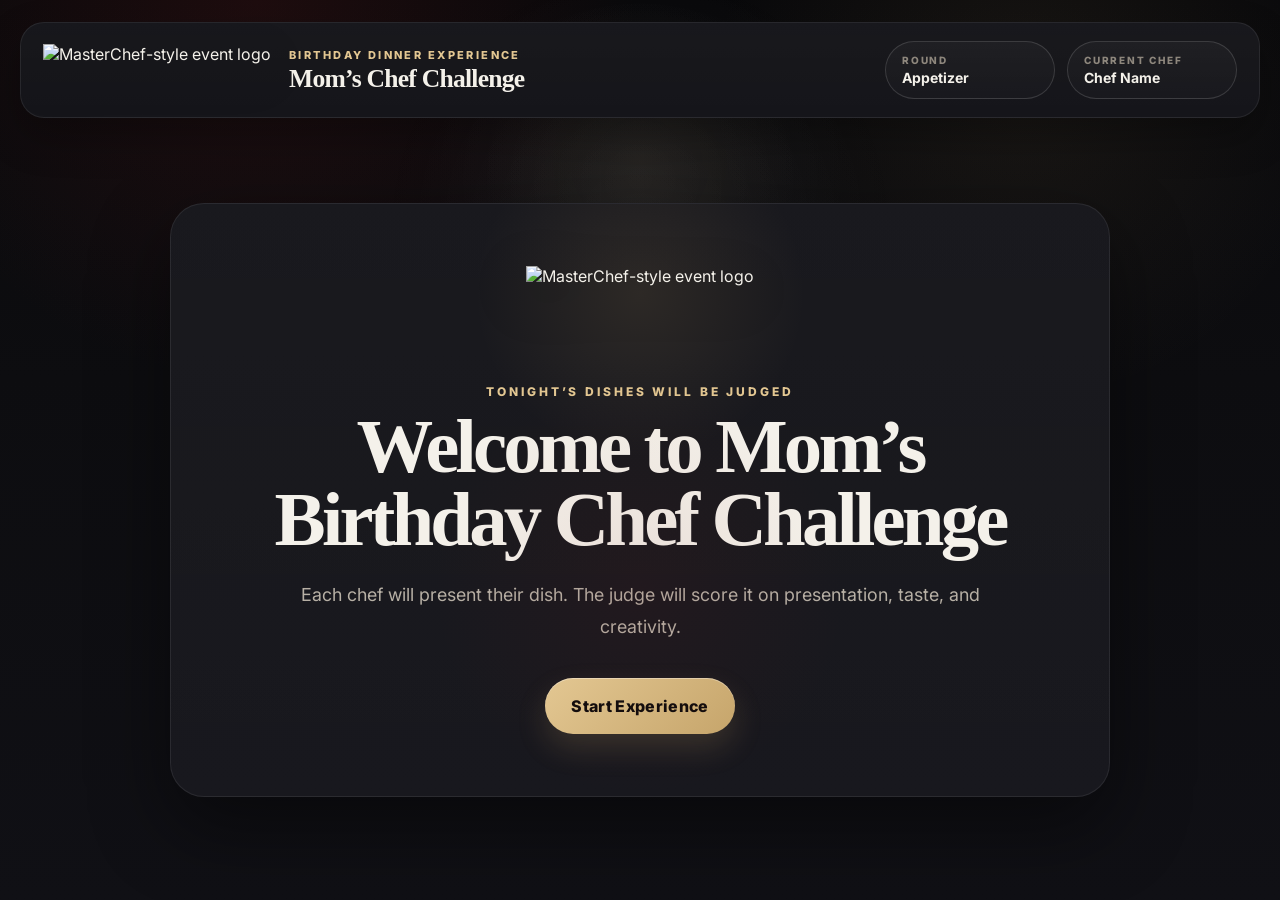
==== commit 365fa454: "Update index.html" ====
--- a/index.html
+++ b/index.html
@@ -10,12 +10,15 @@
   />
 
   <!-- Fonts only; no CSS included yet -->
+  <link rel="stylesheet" href="https://unpkg.com/aos@2.3.1/dist/aos.css" />
   <link rel="preconnect" href="https://fonts.googleapis.com" />
   <link rel="preconnect" href="https://fonts.gstatic.com" crossorigin />
   <link
     href="https://fonts.googleapis.com/css2?family=Inter:wght@400;500;600;700;800&family=Playfair+Display:wght@500;600;700;800&display=swap"
     rel="stylesheet"
   />
+
+  <link rel="stylesheet" href="styles.css" />
 </head>
 <body>
   <div class="app-shell" id="appShell">
--- a/styles.css
+++ b/styles.css
@@ -0,0 +1,1024 @@
+:root {
+  --bg: #0b0b0d;
+  --bg-2: #111114;
+  --panel: #151519;
+  --panel-2: #1b1b20;
+  --surface: #202028;
+  --surface-soft: #262630;
+  --line: rgba(255, 255, 255, 0.08);
+  --line-strong: rgba(255, 255, 255, 0.14);
+
+  --text: #f4f1ea;
+  --muted: #b7b0a5;
+  --muted-2: #8e877d;
+
+  --red: #7e1f1f;
+  --red-2: #a12626;
+  --gold: #c6a56b;
+  --gold-2: #e3c792;
+
+  --shadow-lg: 0 30px 80px rgba(0, 0, 0, 0.45);
+  --shadow-md: 0 18px 40px rgba(0, 0, 0, 0.28);
+  --shadow-sm: 0 10px 24px rgba(0, 0, 0, 0.18);
+
+  --radius-xl: 32px;
+  --radius-lg: 24px;
+  --radius-md: 18px;
+  --radius-sm: 14px;
+
+  --max-width: 1380px;
+  --transition-fast: 180ms ease;
+  --transition-med: 280ms ease;
+  --transition-slow: 520ms cubic-bezier(0.22, 1, 0.36, 1);
+}
+
+*,
+*::before,
+*::after {
+  box-sizing: border-box;
+}
+
+html {
+  scroll-behavior: smooth;
+}
+
+html,
+body {
+  margin: 0;
+  padding: 0;
+  min-height: 100%;
+  background:
+    radial-gradient(circle at 20% 0%, rgba(126, 31, 31, 0.18), transparent 28%),
+    radial-gradient(circle at 80% 10%, rgba(198, 165, 107, 0.08), transparent 24%),
+    linear-gradient(180deg, #09090b 0%, #0d0d10 42%, #101015 100%);
+  color: var(--text);
+  font-family: "Inter", sans-serif;
+  -webkit-font-smoothing: antialiased;
+  text-rendering: optimizeLegibility;
+}
+
+body {
+  overflow-x: hidden;
+}
+
+/* -----------------------------------
+   GLOBAL ATMOSPHERE
+----------------------------------- */
+
+.app-shell {
+  position: relative;
+  min-height: 100vh;
+  isolation: isolate;
+}
+
+.app-background {
+  position: fixed;
+  inset: 0;
+  pointer-events: none;
+  z-index: 0;
+  overflow: hidden;
+}
+
+.app-background__gradient,
+.app-background__spotlight,
+.app-background__texture {
+  position: absolute;
+  inset: 0;
+}
+
+.app-background__gradient {
+  background:
+    radial-gradient(circle at 50% 20%, rgba(255, 255, 255, 0.035), transparent 22%),
+    radial-gradient(circle at 50% 60%, rgba(255, 255, 255, 0.025), transparent 34%);
+}
+
+.app-background__spotlight {
+  background:
+    radial-gradient(circle at 50% 18%, rgba(198, 165, 107, 0.08), transparent 16%),
+    radial-gradient(circle at 50% 25%, rgba(255, 255, 255, 0.04), transparent 28%);
+  animation: spotlightPulse 8s ease-in-out infinite;
+}
+
+.app-background__texture {
+  opacity: 0.18;
+  background-image:
+    linear-gradient(rgba(255,255,255,0.025) 1px, transparent 1px),
+    linear-gradient(90deg, rgba(255,255,255,0.025) 1px, transparent 1px);
+  background-size: 120px 120px;
+  mask-image: radial-gradient(circle at center, black 32%, transparent 88%);
+}
+
+@keyframes spotlightPulse {
+  0%, 100% {
+    transform: scale(1);
+    opacity: 0.85;
+  }
+  50% {
+    transform: scale(1.04);
+    opacity: 1;
+  }
+}
+
+/* -----------------------------------
+   SCREEN STATE
+----------------------------------- */
+
+.screen {
+  position: relative;
+  z-index: 1;
+  min-height: calc(100vh - 120px);
+  display: none;
+  padding: 28px 20px 44px;
+}
+
+.screen.is-active {
+  display: flex;
+}
+
+.screen__inner {
+  width: min(var(--max-width), 100%);
+  margin: 0 auto;
+  display: flex;
+  align-items: center;
+  justify-content: center;
+  animation: screenFadeUp 0.9s var(--transition-slow) both;
+}
+
+@keyframes screenFadeUp {
+  from {
+    opacity: 0;
+    transform: translateY(24px) scale(0.985);
+  }
+  to {
+    opacity: 1;
+    transform: translateY(0) scale(1);
+  }
+}
+
+/* -----------------------------------
+   TOPBAR
+----------------------------------- */
+
+.topbar {
+  position: relative;
+  z-index: 3;
+  padding: 22px 20px 0;
+}
+
+.topbar__inner {
+  width: min(var(--max-width), 100%);
+  margin: 0 auto;
+  border: 1px solid var(--line);
+  background:
+    linear-gradient(180deg, rgba(255,255,255,0.03), rgba(255,255,255,0.015)),
+    #111116;
+  border-radius: 24px;
+  box-shadow: var(--shadow-md);
+  padding: 18px 22px;
+  display: flex;
+  align-items: center;
+  justify-content: space-between;
+  gap: 24px;
+  animation: topbarAppear 1s var(--transition-slow) both;
+}
+
+@keyframes topbarAppear {
+  from {
+    opacity: 0;
+    transform: translateY(-16px);
+  }
+  to {
+    opacity: 1;
+    transform: translateY(0);
+  }
+}
+
+.topbar__brand {
+  display: flex;
+  align-items: center;
+  gap: 18px;
+  min-width: 0;
+}
+
+.topbar__logo-wrap,
+.intro-hero__logo-wrap {
+  display: flex;
+  align-items: center;
+  justify-content: center;
+}
+
+.topbar__logo {
+  height: 52px;
+  width: auto;
+  object-fit: contain;
+  filter: drop-shadow(0 10px 24px rgba(0, 0, 0, 0.35));
+}
+
+.topbar__brand-text {
+  min-width: 0;
+}
+
+.topbar__eyebrow {
+  margin: 0 0 4px;
+  font-size: 11px;
+  font-weight: 800;
+  letter-spacing: 0.22em;
+  text-transform: uppercase;
+  color: var(--gold-2);
+}
+
+.topbar__title {
+  margin: 0;
+  font-family: "Playfair Display", serif;
+  font-size: clamp(1.2rem, 2vw, 1.8rem);
+  letter-spacing: -0.03em;
+  line-height: 1;
+}
+
+.topbar__status {
+  display: flex;
+  flex-wrap: wrap;
+  justify-content: flex-end;
+  gap: 12px;
+}
+
+.status-chip {
+  min-width: 170px;
+  padding: 12px 16px;
+  border-radius: 999px;
+  border: 1px solid var(--line-strong);
+  background: linear-gradient(180deg, rgba(255,255,255,0.03), rgba(255,255,255,0.015));
+  display: flex;
+  flex-direction: column;
+  gap: 3px;
+  transition: transform var(--transition-fast), border-color var(--transition-fast);
+}
+
+.status-chip:hover {
+  transform: translateY(-1px);
+  border-color: rgba(198, 165, 107, 0.35);
+}
+
+.status-chip__label {
+  font-size: 10px;
+  font-weight: 800;
+  letter-spacing: 0.18em;
+  text-transform: uppercase;
+  color: var(--muted-2);
+}
+
+.status-chip__value {
+  font-size: 14px;
+  font-weight: 700;
+  color: var(--text);
+}
+
+/* -----------------------------------
+   BUTTONS
+----------------------------------- */
+
+button {
+  appearance: none;
+  border: 0;
+  outline: none;
+  cursor: pointer;
+  font: inherit;
+}
+
+button:focus-visible {
+  outline: 2px solid var(--gold);
+  outline-offset: 3px;
+}
+
+#startExperienceBtn,
+#beginJudgingBtn,
+#submitScoresBtn,
+#nextChefBtn,
+#restartExperienceBtn {
+  position: relative;
+  overflow: hidden;
+  min-height: 56px;
+  padding: 16px 26px;
+  border-radius: 999px;
+  font-weight: 800;
+  letter-spacing: 0.02em;
+  color: #140d0d;
+  background:
+    linear-gradient(135deg, var(--gold-2), var(--gold));
+  box-shadow:
+    0 14px 30px rgba(198, 165, 107, 0.18),
+    inset 0 1px 0 rgba(255,255,255,0.35);
+  transition:
+    transform var(--transition-fast),
+    box-shadow var(--transition-fast),
+    filter var(--transition-fast);
+}
+
+#startExperienceBtn::before,
+#beginJudgingBtn::before,
+#submitScoresBtn::before,
+#nextChefBtn::before,
+#restartExperienceBtn::before {
+  content: "";
+  position: absolute;
+  inset: 0;
+  background: linear-gradient(120deg, transparent 15%, rgba(255,255,255,0.35) 50%, transparent 85%);
+  transform: translateX(-120%);
+  transition: transform 0.8s ease;
+}
+
+#startExperienceBtn:hover::before,
+#beginJudgingBtn:hover::before,
+#submitScoresBtn:hover::before,
+#nextChefBtn:hover::before,
+#restartExperienceBtn:hover::before {
+  transform: translateX(120%);
+}
+
+#startExperienceBtn:hover,
+#beginJudgingBtn:hover,
+#submitScoresBtn:hover,
+#nextChefBtn:hover,
+#restartExperienceBtn:hover {
+  transform: translateY(-2px);
+  box-shadow:
+    0 18px 36px rgba(198, 165, 107, 0.22),
+    inset 0 1px 0 rgba(255,255,255,0.42);
+  filter: brightness(1.02);
+}
+
+#startExperienceBtn:active,
+#beginJudgingBtn:active,
+#submitScoresBtn:active,
+#nextChefBtn:active,
+#restartExperienceBtn:active {
+  transform: translateY(0);
+}
+
+/* -----------------------------------
+   INTRO SCREEN
+----------------------------------- */
+
+.screen--intro {
+  align-items: center;
+  justify-content: center;
+}
+
+.intro-hero {
+  width: min(940px, 100%);
+  text-align: center;
+  padding: 62px 34px;
+  border: 1px solid var(--line);
+  border-radius: 34px;
+  background:
+    linear-gradient(180deg, rgba(255,255,255,0.03), rgba(255,255,255,0.015)),
+    linear-gradient(180deg, #121217, #14141a);
+  box-shadow: var(--shadow-lg);
+  position: relative;
+  overflow: hidden;
+}
+
+.intro-hero::before {
+  content: "";
+  position: absolute;
+  inset: 0;
+  background:
+    radial-gradient(circle at 50% 15%, rgba(198, 165, 107, 0.12), transparent 24%),
+    radial-gradient(circle at 50% 65%, rgba(126, 31, 31, 0.09), transparent 34%);
+  pointer-events: none;
+}
+
+.intro-hero__logo-wrap {
+  margin-bottom: 26px;
+}
+
+.intro-hero__logo {
+  height: clamp(62px, 9vw, 92px);
+  width: auto;
+  object-fit: contain;
+  filter: drop-shadow(0 12px 26px rgba(0, 0, 0, 0.42));
+  animation: logoFloat 4.6s ease-in-out infinite;
+}
+
+@keyframes logoFloat {
+  0%, 100% {
+    transform: translateY(0);
+  }
+  50% {
+    transform: translateY(-4px);
+  }
+}
+
+.intro-hero__eyebrow,
+.presentation-card__eyebrow,
+.judging-panel__eyebrow,
+.result-card__eyebrow,
+.winner-card__eyebrow {
+  margin: 0 0 12px;
+  font-size: 12px;
+  font-weight: 800;
+  letter-spacing: 0.24em;
+  text-transform: uppercase;
+  color: var(--gold-2);
+}
+
+.intro-hero__title {
+  margin: 0 auto;
+  max-width: 820px;
+  font-family: "Playfair Display", serif;
+  font-size: clamp(2.6rem, 6vw, 5.8rem);
+  line-height: 0.95;
+  letter-spacing: -0.05em;
+}
+
+.intro-hero__description {
+  width: min(680px, 100%);
+  margin: 22px auto 0;
+  font-size: clamp(1rem, 1.4vw, 1.15rem);
+  line-height: 1.8;
+  color: var(--muted);
+}
+
+.intro-hero__actions {
+  margin-top: 34px;
+  display: flex;
+  justify-content: center;
+}
+
+/* -----------------------------------
+   PRESENTATION SCREEN
+----------------------------------- */
+
+.screen--presentation .screen__inner {
+  align-items: stretch;
+}
+
+.presentation-card {
+  width: min(1180px, 100%);
+  min-height: 720px;
+  border-radius: 34px;
+  border: 1px solid var(--line);
+  background:
+    linear-gradient(180deg, rgba(255,255,255,0.025), rgba(255,255,255,0.012)),
+    #121217;
+  box-shadow: var(--shadow-lg);
+  padding: 42px;
+  display: grid;
+  grid-template-rows: auto 1fr auto;
+  gap: 28px;
+  position: relative;
+  overflow: hidden;
+}
+
+.presentation-card::before {
+  content: "";
+  position: absolute;
+  inset: auto -10% -18% auto;
+  width: 420px;
+  height: 420px;
+  border-radius: 50%;
+  background: radial-gradient(circle, rgba(126, 31, 31, 0.16), transparent 66%);
+  pointer-events: none;
+}
+
+.presentation-card__header {
+  text-align: center;
+}
+
+.presentation-card__chef-kicker {
+  margin: 0 0 12px;
+  display: inline-flex;
+  align-items: center;
+  gap: 10px;
+  color: var(--muted);
+  font-size: 14px;
+  font-weight: 700;
+  letter-spacing: 0.1em;
+  text-transform: uppercase;
+}
+
+.presentation-card__chef-label {
+  color: var(--muted-2);
+}
+
+.presentation-card__chef-name {
+  color: var(--text);
+}
+
+.presentation-card__title {
+  margin: 0 auto;
+  max-width: 920px;
+  font-family: "Playfair Display", serif;
+  font-size: clamp(2.6rem, 5.2vw, 5.3rem);
+  line-height: 0.95;
+  letter-spacing: -0.05em;
+}
+
+.presentation-card__subtitle {
+  margin: 16px 0 0;
+  font-size: 1rem;
+  color: var(--muted);
+  letter-spacing: 0.08em;
+  text-transform: uppercase;
+}
+
+.presentation-card__visuals {
+  display: grid;
+  grid-template-columns: 0.85fr 1.15fr;
+  gap: 26px;
+  align-items: center;
+}
+
+.chef-portrait,
+.dish-showcase {
+  margin: 0;
+}
+
+.chef-portrait__image-wrap,
+.dish-showcase__image-wrap,
+.winner-card__image-wrap {
+  position: relative;
+  overflow: hidden;
+  border-radius: 28px;
+  border: 1px solid var(--line);
+  background:
+    linear-gradient(180deg, rgba(255,255,255,0.02), rgba(255,255,255,0.01)),
+    #191920;
+  box-shadow: var(--shadow-md);
+}
+
+.chef-portrait__image-wrap {
+  aspect-ratio: 4 / 5;
+}
+
+.dish-showcase__image-wrap {
+  aspect-ratio: 16 / 10;
+}
+
+.chef-portrait__image,
+.dish-showcase__image,
+.winner-card__image {
+  display: block;
+  width: 100%;
+  height: 100%;
+  object-fit: cover;
+  transform: scale(1.02);
+  transition: transform 1.2s ease, filter 0.6s ease;
+  filter: saturate(0.98) contrast(1.03);
+}
+
+.chef-portrait__image-wrap:hover .chef-portrait__image,
+.dish-showcase__image-wrap:hover .dish-showcase__image,
+.winner-card__image-wrap:hover .winner-card__image {
+  transform: scale(1.06);
+}
+
+.chef-portrait__caption,
+.dish-showcase__caption {
+  margin-top: 12px;
+  text-align: center;
+  font-size: 12px;
+  letter-spacing: 0.16em;
+  text-transform: uppercase;
+  color: var(--muted-2);
+}
+
+.presentation-card__footer {
+  display: flex;
+  justify-content: center;
+}
+
+/* -----------------------------------
+   JUDGING SCREEN
+----------------------------------- */
+
+.judging-panel {
+  width: min(960px, 100%);
+  border: 1px solid var(--line);
+  border-radius: 34px;
+  background:
+    linear-gradient(180deg, rgba(255,255,255,0.025), rgba(255,255,255,0.012)),
+    #121217;
+  box-shadow: var(--shadow-lg);
+  padding: 42px;
+  position: relative;
+  overflow: hidden;
+}
+
+.judging-panel::before {
+  content: "";
+  position: absolute;
+  inset: 0;
+  background:
+    radial-gradient(circle at top center, rgba(198,165,107,0.08), transparent 28%),
+    radial-gradient(circle at bottom right, rgba(126,31,31,0.08), transparent 30%);
+  pointer-events: none;
+}
+
+.judging-panel__header {
+  text-align: center;
+  margin-bottom: 30px;
+}
+
+.judging-panel__title {
+  margin: 0;
+  font-family: "Playfair Display", serif;
+  font-size: clamp(2rem, 4vw, 3.5rem);
+  line-height: 1;
+  letter-spacing: -0.04em;
+}
+
+.judging-panel__dish-meta {
+  margin-top: 16px;
+}
+
+.judging-panel__chef,
+.judging-panel__dish {
+  margin: 0;
+}
+
+.judging-panel__chef {
+  color: var(--gold-2);
+  font-size: 13px;
+  font-weight: 800;
+  letter-spacing: 0.18em;
+  text-transform: uppercase;
+}
+
+.judging-panel__dish {
+  margin-top: 8px;
+  color: var(--muted);
+  font-size: 1rem;
+  line-height: 1.6;
+}
+
+.judging-form {
+  display: grid;
+  gap: 22px;
+}
+
+.score-group {
+  margin: 0;
+  padding: 24px;
+  border-radius: 24px;
+  border: 1px solid var(--line);
+  background:
+    linear-gradient(180deg, rgba(255,255,255,0.018), rgba(255,255,255,0.008)),
+    #18181e;
+  transition:
+    transform var(--transition-fast),
+    border-color var(--transition-fast),
+    box-shadow var(--transition-fast);
+}
+
+.score-group:hover {
+  transform: translateY(-2px);
+  border-color: rgba(198, 165, 107, 0.18);
+  box-shadow: var(--shadow-sm);
+}
+
+.score-group__legend {
+  margin-bottom: 14px;
+  padding: 0;
+  font-size: 14px;
+  font-weight: 800;
+  letter-spacing: 0.12em;
+  text-transform: uppercase;
+  color: var(--text);
+}
+
+.score-group__buttons {
+  display: flex;
+  gap: 12px;
+  flex-wrap: wrap;
+}
+
+.score-group__buttons button {
+  width: 58px;
+  height: 58px;
+  border-radius: 50%;
+  border: 1px solid var(--line-strong);
+  background:
+    linear-gradient(180deg, rgba(255,255,255,0.02), rgba(255,255,255,0.008)),
+    #202029;
+  color: var(--text);
+  font-size: 1rem;
+  font-weight: 800;
+  box-shadow: inset 0 1px 0 rgba(255,255,255,0.03);
+  transition:
+    transform var(--transition-fast),
+    border-color var(--transition-fast),
+    background var(--transition-fast),
+    box-shadow var(--transition-fast),
+    color var(--transition-fast);
+}
+
+.score-group__buttons button:hover {
+  transform: translateY(-2px) scale(1.03);
+  border-color: rgba(198, 165, 107, 0.34);
+  box-shadow: 0 8px 18px rgba(0, 0, 0, 0.22);
+}
+
+.score-group__buttons button.is-selected,
+.score-group__buttons button[aria-pressed="true"] {
+  color: #1b1208;
+  border-color: rgba(227, 199, 146, 0.75);
+  background: linear-gradient(135deg, var(--gold-2), var(--gold));
+  box-shadow:
+    0 12px 24px rgba(198, 165, 107, 0.22),
+    inset 0 1px 0 rgba(255,255,255,0.3);
+}
+
+.judging-form__actions {
+  display: flex;
+  justify-content: center;
+  margin-top: 10px;
+}
+
+/* -----------------------------------
+   RESULT SCREEN
+----------------------------------- */
+
+.result-card,
+.winner-card {
+  width: min(900px, 100%);
+  border: 1px solid var(--line);
+  border-radius: 34px;
+  background:
+    linear-gradient(180deg, rgba(255,255,255,0.025), rgba(255,255,255,0.012)),
+    #121217;
+  box-shadow: var(--shadow-lg);
+  padding: 42px;
+  position: relative;
+  overflow: hidden;
+  text-align: center;
+}
+
+.result-card::before,
+.winner-card::before {
+  content: "";
+  position: absolute;
+  inset: 0;
+  background:
+    radial-gradient(circle at top center, rgba(198,165,107,0.09), transparent 30%),
+    radial-gradient(circle at bottom center, rgba(126,31,31,0.08), transparent 28%);
+  pointer-events: none;
+}
+
+.result-card__title,
+.winner-card__title {
+  margin: 0;
+  font-family: "Playfair Display", serif;
+  font-size: clamp(2.2rem, 4vw, 3.8rem);
+  line-height: 1;
+  letter-spacing: -0.04em;
+}
+
+.result-card__chef-dish,
+.winner-card__content {
+  margin-top: 24px;
+}
+
+.result-card__chef,
+.winner-card__chef {
+  margin: 0;
+  color: var(--gold-2);
+  font-size: 13px;
+  font-weight: 800;
+  letter-spacing: 0.18em;
+  text-transform: uppercase;
+}
+
+.result-card__dish,
+.winner-card__dish {
+  margin: 14px auto 0;
+  max-width: 720px;
+  font-family: "Playfair Display", serif;
+  font-size: clamp(1.6rem, 3vw, 2.7rem);
+  line-height: 1.08;
+  letter-spacing: -0.03em;
+}
+
+.result-card__scores {
+  margin-top: 28px;
+  display: grid;
+  grid-template-columns: repeat(3, 1fr);
+  gap: 16px;
+}
+
+.score-result {
+  border: 1px solid var(--line);
+  border-radius: 22px;
+  background:
+    linear-gradient(180deg, rgba(255,255,255,0.02), rgba(255,255,255,0.008)),
+    #1a1a21;
+  padding: 20px 16px;
+}
+
+.score-result__label,
+.result-card__total-label {
+  display: block;
+  font-size: 11px;
+  letter-spacing: 0.18em;
+  text-transform: uppercase;
+  font-weight: 800;
+  color: var(--muted-2);
+}
+
+.score-result__value {
+  display: block;
+  margin-top: 10px;
+  font-size: 2rem;
+  font-weight: 800;
+  color: var(--text);
+}
+
+.result-card__total {
+  margin-top: 24px;
+}
+
+.result-card__total-value,
+.winner-card__score {
+  display: block;
+  margin-top: 10px;
+  font-family: "Playfair Display", serif;
+  font-size: clamp(2rem, 4vw, 3.4rem);
+  line-height: 1;
+  color: var(--gold-2);
+}
+
+.result-card__actions,
+.winner-card__actions {
+  margin-top: 30px;
+  display: flex;
+  justify-content: center;
+}
+
+.winner-card__image-wrap {
+  width: min(560px, 100%);
+  margin: 28px auto 0;
+  aspect-ratio: 16 / 10;
+}
+
+/* -----------------------------------
+   SYSTEM PANEL
+----------------------------------- */
+
+.system-panel {
+  width: min(var(--max-width), calc(100% - 40px));
+  margin: 0 auto 30px;
+  position: relative;
+  z-index: 2;
+}
+
+.system-panel__section {
+  padding: 20px;
+  border: 1px solid var(--line);
+  border-radius: 20px;
+  background: #121217;
+  color: var(--muted);
+}
+
+/* -----------------------------------
+   IMAGE ANIMATION / AOS FRIENDLY
+----------------------------------- */
+
+/* Natural base motion for dramatic image entrances */
+.chef-portrait__image-wrap,
+.dish-showcase__image-wrap,
+.winner-card__image-wrap,
+.presentation-card__header,
+.judging-panel__header,
+.result-card__header,
+.winner-card__header {
+  will-change: transform, opacity;
+}
+
+/* AOS helper polish */
+[data-aos] {
+  transition-timing-function: cubic-bezier(0.22, 1, 0.36, 1) !important;
+}
+
+[data-aos="fade-up"] {
+  transform: translate3d(0, 26px, 0);
+}
+
+[data-aos="zoom-in"] {
+  transform: scale(0.94);
+}
+
+[data-aos="fade-right"] {
+  transform: translate3d(-30px, 0, 0);
+}
+
+[data-aos="fade-left"] {
+  transform: translate3d(30px, 0, 0);
+}
+
+/* -----------------------------------
+   ACCESSIBILITY / UTILITIES
+----------------------------------- */
+
+img {
+  max-width: 100%;
+}
+
+[hidden] {
+  display: none !important;
+}
+
+/* -----------------------------------
+   RESPONSIVE
+----------------------------------- */
+
+@media (max-width: 1100px) {
+  .presentation-card {
+    min-height: auto;
+  }
+
+  .presentation-card__visuals {
+    grid-template-columns: 1fr;
+  }
+
+  .chef-portrait {
+    max-width: 420px;
+    margin: 0 auto;
+  }
+
+  .dish-showcase {
+    max-width: 760px;
+    margin: 0 auto;
+  }
+}
+
+@media (max-width: 900px) {
+  .topbar__inner {
+    flex-direction: column;
+    align-items: stretch;
+  }
+
+  .topbar__status {
+    justify-content: flex-start;
+  }
+
+  .judging-panel,
+  .presentation-card,
+  .result-card,
+  .winner-card,
+  .intro-hero {
+    padding: 30px 22px;
+    border-radius: 26px;
+  }
+
+  .result-card__scores {
+    grid-template-columns: 1fr;
+  }
+}
+
+@media (max-width: 640px) {
+  .topbar {
+    padding: 14px 14px 0;
+  }
+
+  .screen {
+    padding: 18px 14px 28px;
+    min-height: calc(100vh - 98px);
+  }
+
+  .topbar__brand {
+    align-items: flex-start;
+  }
+
+  .topbar__logo {
+    height: 42px;
+  }
+
+  .status-chip {
+    min-width: 0;
+    width: 100%;
+  }
+
+  .intro-hero__title,
+  .presentation-card__title {
+    line-height: 1;
+  }
+
+  .score-group__buttons {
+    justify-content: center;
+  }
+
+  .score-group__buttons button {
+    width: 54px;
+    height: 54px;
+  }
+}
+
+@media (prefers-reduced-motion: reduce) {
+  *,
+  *::before,
+  *::after {
+    animation: none !important;
+    transition: none !important;
+    scroll-behavior: auto !important;
+  }
+}
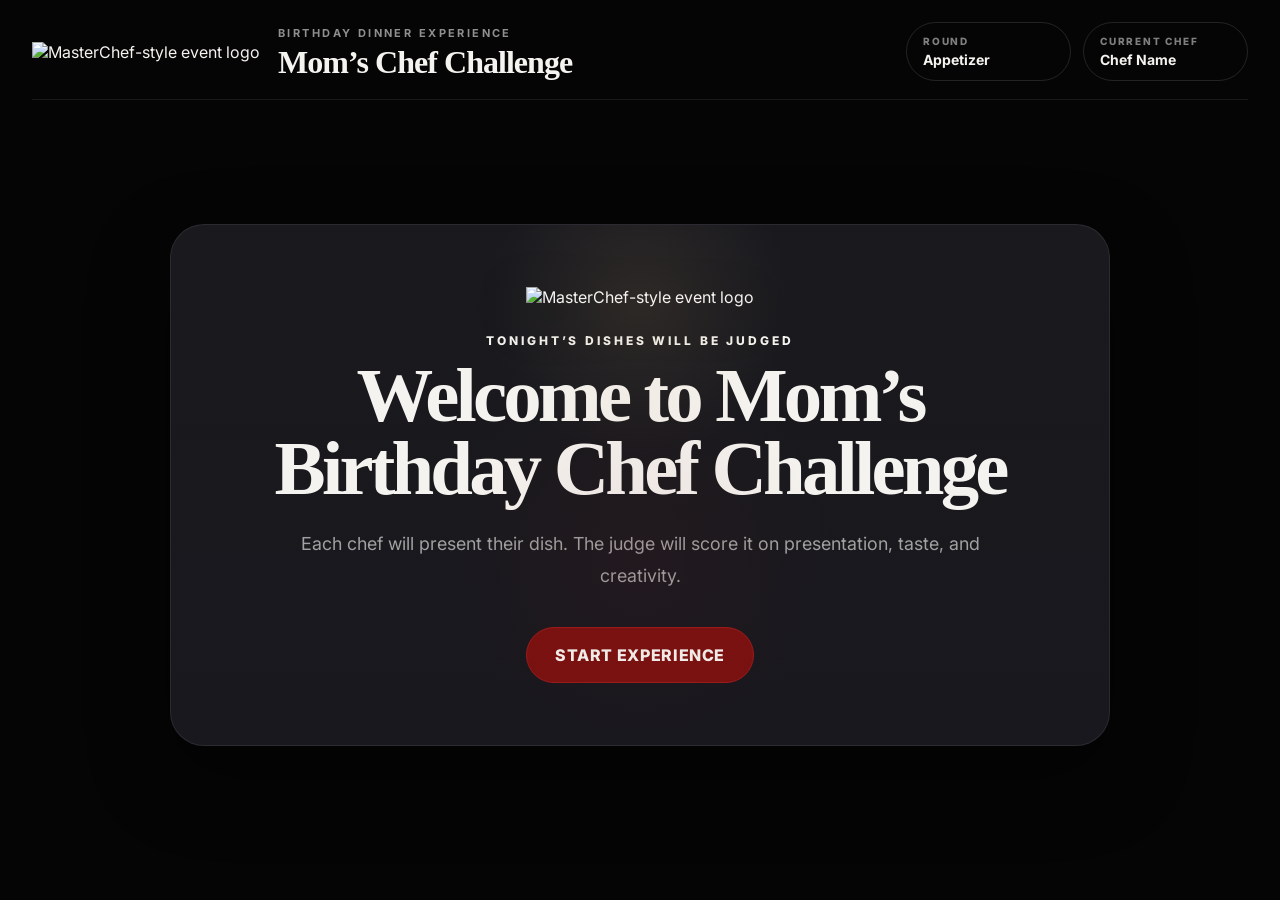
==== commit 10e1be2c: "Update index.html" ====
--- a/index.html
+++ b/index.html
@@ -382,5 +382,9 @@
       </section>
     </aside>
   </div>
+
+  <script src="https://unpkg.com/aos@2.3.1/dist/aos.js"></script>
+<script src="script.js"></script>
+  
 </body>
 </html>
--- a/styles.css
+++ b/styles.css
@@ -1,35 +1,21 @@
 :root {
-  --bg: #0b0b0d;
-  --bg-2: #111114;
-  --panel: #151519;
-  --panel-2: #1b1b20;
-  --surface: #202028;
-  --surface-soft: #262630;
+  --bg: #050505;
+  --bg-soft: #0b0b0b;
+  --panel: #101010;
   --line: rgba(255, 255, 255, 0.08);
   --line-strong: rgba(255, 255, 255, 0.14);
 
-  --text: #f4f1ea;
-  --muted: #b7b0a5;
-  --muted-2: #8e877d;
-
-  --red: #7e1f1f;
-  --red-2: #a12626;
-  --gold: #c6a56b;
-  --gold-2: #e3c792;
+  --text: #f5f3ef;
+  --muted: #a1a1a1;
+  --red: #7a1111;
+  --red-soft: #3a0b0b;
 
   --shadow-lg: 0 30px 80px rgba(0, 0, 0, 0.45);
-  --shadow-md: 0 18px 40px rgba(0, 0, 0, 0.28);
-  --shadow-sm: 0 10px 24px rgba(0, 0, 0, 0.18);
-
-  --radius-xl: 32px;
-  --radius-lg: 24px;
-  --radius-md: 18px;
-  --radius-sm: 14px;
-
-  --max-width: 1380px;
-  --transition-fast: 180ms ease;
-  --transition-med: 280ms ease;
-  --transition-slow: 520ms cubic-bezier(0.22, 1, 0.36, 1);
+  --shadow-sm: 0 10px 30px rgba(0, 0, 0, 0.22);
+
+  --radius-lg: 22px;
+  --radius-md: 14px;
+  --transition: 220ms ease;
 }
 
 *,
@@ -47,10 +33,7 @@
   margin: 0;
   padding: 0;
   min-height: 100%;
-  background:
-    radial-gradient(circle at 20% 0%, rgba(126, 31, 31, 0.18), transparent 28%),
-    radial-gradient(circle at 80% 10%, rgba(198, 165, 107, 0.08), transparent 24%),
-    linear-gradient(180deg, #09090b 0%, #0d0d10 42%, #101015 100%);
+  background: #050505;
   color: var(--text);
   font-family: "Inter", sans-serif;
   -webkit-font-smoothing: antialiased;
@@ -72,51 +55,7 @@
 }
 
 .app-background {
-  position: fixed;
-  inset: 0;
-  pointer-events: none;
-  z-index: 0;
-  overflow: hidden;
-}
-
-.app-background__gradient,
-.app-background__spotlight,
-.app-background__texture {
-  position: absolute;
-  inset: 0;
-}
-
-.app-background__gradient {
-  background:
-    radial-gradient(circle at 50% 20%, rgba(255, 255, 255, 0.035), transparent 22%),
-    radial-gradient(circle at 50% 60%, rgba(255, 255, 255, 0.025), transparent 34%);
-}
-
-.app-background__spotlight {
-  background:
-    radial-gradient(circle at 50% 18%, rgba(198, 165, 107, 0.08), transparent 16%),
-    radial-gradient(circle at 50% 25%, rgba(255, 255, 255, 0.04), transparent 28%);
-  animation: spotlightPulse 8s ease-in-out infinite;
-}
-
-.app-background__texture {
-  opacity: 0.18;
-  background-image:
-    linear-gradient(rgba(255,255,255,0.025) 1px, transparent 1px),
-    linear-gradient(90deg, rgba(255,255,255,0.025) 1px, transparent 1px);
-  background-size: 120px 120px;
-  mask-image: radial-gradient(circle at center, black 32%, transparent 88%);
-}
-
-@keyframes spotlightPulse {
-  0%, 100% {
-    transform: scale(1);
-    opacity: 0.85;
-  }
-  50% {
-    transform: scale(1.04);
-    opacity: 1;
-  }
+  display: none;
 }
 
 /* -----------------------------------
@@ -162,101 +101,75 @@
 .topbar {
   position: relative;
   z-index: 3;
-  padding: 22px 20px 0;
+  padding: 22px 32px 0;
 }
 
 .topbar__inner {
-  width: min(var(--max-width), 100%);
+  width: min(1400px, 100%);
   margin: 0 auto;
-  border: 1px solid var(--line);
-  background:
-    linear-gradient(180deg, rgba(255,255,255,0.03), rgba(255,255,255,0.015)),
-    #111116;
-  border-radius: 24px;
-  box-shadow: var(--shadow-md);
-  padding: 18px 22px;
   display: flex;
   align-items: center;
   justify-content: space-between;
   gap: 24px;
-  animation: topbarAppear 1s var(--transition-slow) both;
-}
-
-@keyframes topbarAppear {
-  from {
-    opacity: 0;
-    transform: translateY(-16px);
-  }
-  to {
-    opacity: 1;
-    transform: translateY(0);
-  }
+  padding: 0 0 18px;
+  border-bottom: 1px solid rgba(255,255,255,0.08);
+  background: transparent;
+  border-radius: 0;
+  box-shadow: none;
 }
 
 .topbar__brand {
   display: flex;
   align-items: center;
   gap: 18px;
-  min-width: 0;
-}
-
-.topbar__logo-wrap,
-.intro-hero__logo-wrap {
-  display: flex;
-  align-items: center;
-  justify-content: center;
 }
 
 .topbar__logo {
-  height: 52px;
+  height: 46px;
   width: auto;
   object-fit: contain;
-  filter: drop-shadow(0 10px 24px rgba(0, 0, 0, 0.35));
-}
-
-.topbar__brand-text {
-  min-width: 0;
+  filter: none;
 }
 
 .topbar__eyebrow {
-  margin: 0 0 4px;
+  margin: 0 0 6px;
   font-size: 11px;
-  font-weight: 800;
+  font-weight: 700;
   letter-spacing: 0.22em;
   text-transform: uppercase;
-  color: var(--gold-2);
+  color: #8f8f8f;
 }
 
 .topbar__title {
   margin: 0;
   font-family: "Playfair Display", serif;
-  font-size: clamp(1.2rem, 2vw, 1.8rem);
+  font-size: 2rem;
   letter-spacing: -0.03em;
   line-height: 1;
+  color: #f5f3ef;
 }
 
 .topbar__status {
   display: flex;
-  flex-wrap: wrap;
-  justify-content: flex-end;
   gap: 12px;
 }
 
 .status-chip {
-  min-width: 170px;
+  min-width: 165px;
   padding: 12px 16px;
   border-radius: 999px;
-  border: 1px solid var(--line-strong);
-  background: linear-gradient(180deg, rgba(255,255,255,0.03), rgba(255,255,255,0.015));
+  border: 1px solid rgba(255,255,255,0.12);
+  background: transparent;
   display: flex;
   flex-direction: column;
-  gap: 3px;
-  transition: transform var(--transition-fast), border-color var(--transition-fast);
+  gap: 4px;
+  box-shadow: none;
+  transition: border-color var(--transition), transform var(--transition);
 }
 
 .status-chip:hover {
   transform: translateY(-1px);
-  border-color: rgba(198, 165, 107, 0.35);
+  border-color: rgba(255,255,255,0.2);
 }
 
 .status-chip__label {
@@ -264,13 +177,13 @@
   font-weight: 800;
   letter-spacing: 0.18em;
   text-transform: uppercase;
-  color: var(--muted-2);
+  color: #7f7f7f;
 }
 
 .status-chip__value {
   font-size: 14px;
   font-weight: 700;
-  color: var(--text);
+  color: #f5f3ef;
 }
 
 /* -----------------------------------
@@ -295,23 +208,20 @@
 #submitScoresBtn,
 #nextChefBtn,
 #restartExperienceBtn {
-  position: relative;
-  overflow: hidden;
   min-height: 56px;
-  padding: 16px 26px;
+  padding: 16px 28px;
   border-radius: 999px;
   font-weight: 800;
-  letter-spacing: 0.02em;
-  color: #140d0d;
-  background:
-    linear-gradient(135deg, var(--gold-2), var(--gold));
-  box-shadow:
-    0 14px 30px rgba(198, 165, 107, 0.18),
-    inset 0 1px 0 rgba(255,255,255,0.35);
+  letter-spacing: 0.04em;
+  text-transform: uppercase;
+  color: #f5f3ef;
+  background: #7a1111;
+  border: 1px solid #9d1a1a;
+  box-shadow: none;
   transition:
-    transform var(--transition-fast),
-    box-shadow var(--transition-fast),
-    filter var(--transition-fast);
+    transform var(--transition),
+    background var(--transition),
+    border-color var(--transition);
 }
 
 #startExperienceBtn::before,
@@ -319,20 +229,7 @@
 #submitScoresBtn::before,
 #nextChefBtn::before,
 #restartExperienceBtn::before {
-  content: "";
-  position: absolute;
-  inset: 0;
-  background: linear-gradient(120deg, transparent 15%, rgba(255,255,255,0.35) 50%, transparent 85%);
-  transform: translateX(-120%);
-  transition: transform 0.8s ease;
-}
-
-#startExperienceBtn:hover::before,
-#beginJudgingBtn:hover::before,
-#submitScoresBtn:hover::before,
-#nextChefBtn:hover::before,
-#restartExperienceBtn:hover::before {
-  transform: translateX(120%);
+  display: none;
 }
 
 #startExperienceBtn:hover,
@@ -340,19 +237,9 @@
 #submitScoresBtn:hover,
 #nextChefBtn:hover,
 #restartExperienceBtn:hover {
-  transform: translateY(-2px);
-  box-shadow:
-    0 18px 36px rgba(198, 165, 107, 0.22),
-    inset 0 1px 0 rgba(255,255,255,0.42);
-  filter: brightness(1.02);
-}
-
-#startExperienceBtn:active,
-#beginJudgingBtn:active,
-#submitScoresBtn:active,
-#nextChefBtn:active,
-#restartExperienceBtn:active {
-  transform: translateY(0);
+  transform: translateY(-1px);
+  background: #8d1515;
+  border-color: #b81f1f;
 }
 
 /* -----------------------------------
@@ -1022,3 +909,24 @@
     scroll-behavior: auto !important;
   }
 }
+
+.screen {
+  position: relative;
+  z-index: 1;
+  min-height: calc(100vh - 110px);
+  display: none;
+  padding: 30px 32px 50px;
+}
+
+.screen.is-active {
+  display: flex;
+}
+
+.screen__inner {
+  width: min(1400px, 100%);
+  margin: 0 auto;
+  display: flex;
+  align-items: center;
+  justify-content: center;
+  animation: screenFadeUp 0.7s ease both;
+}
